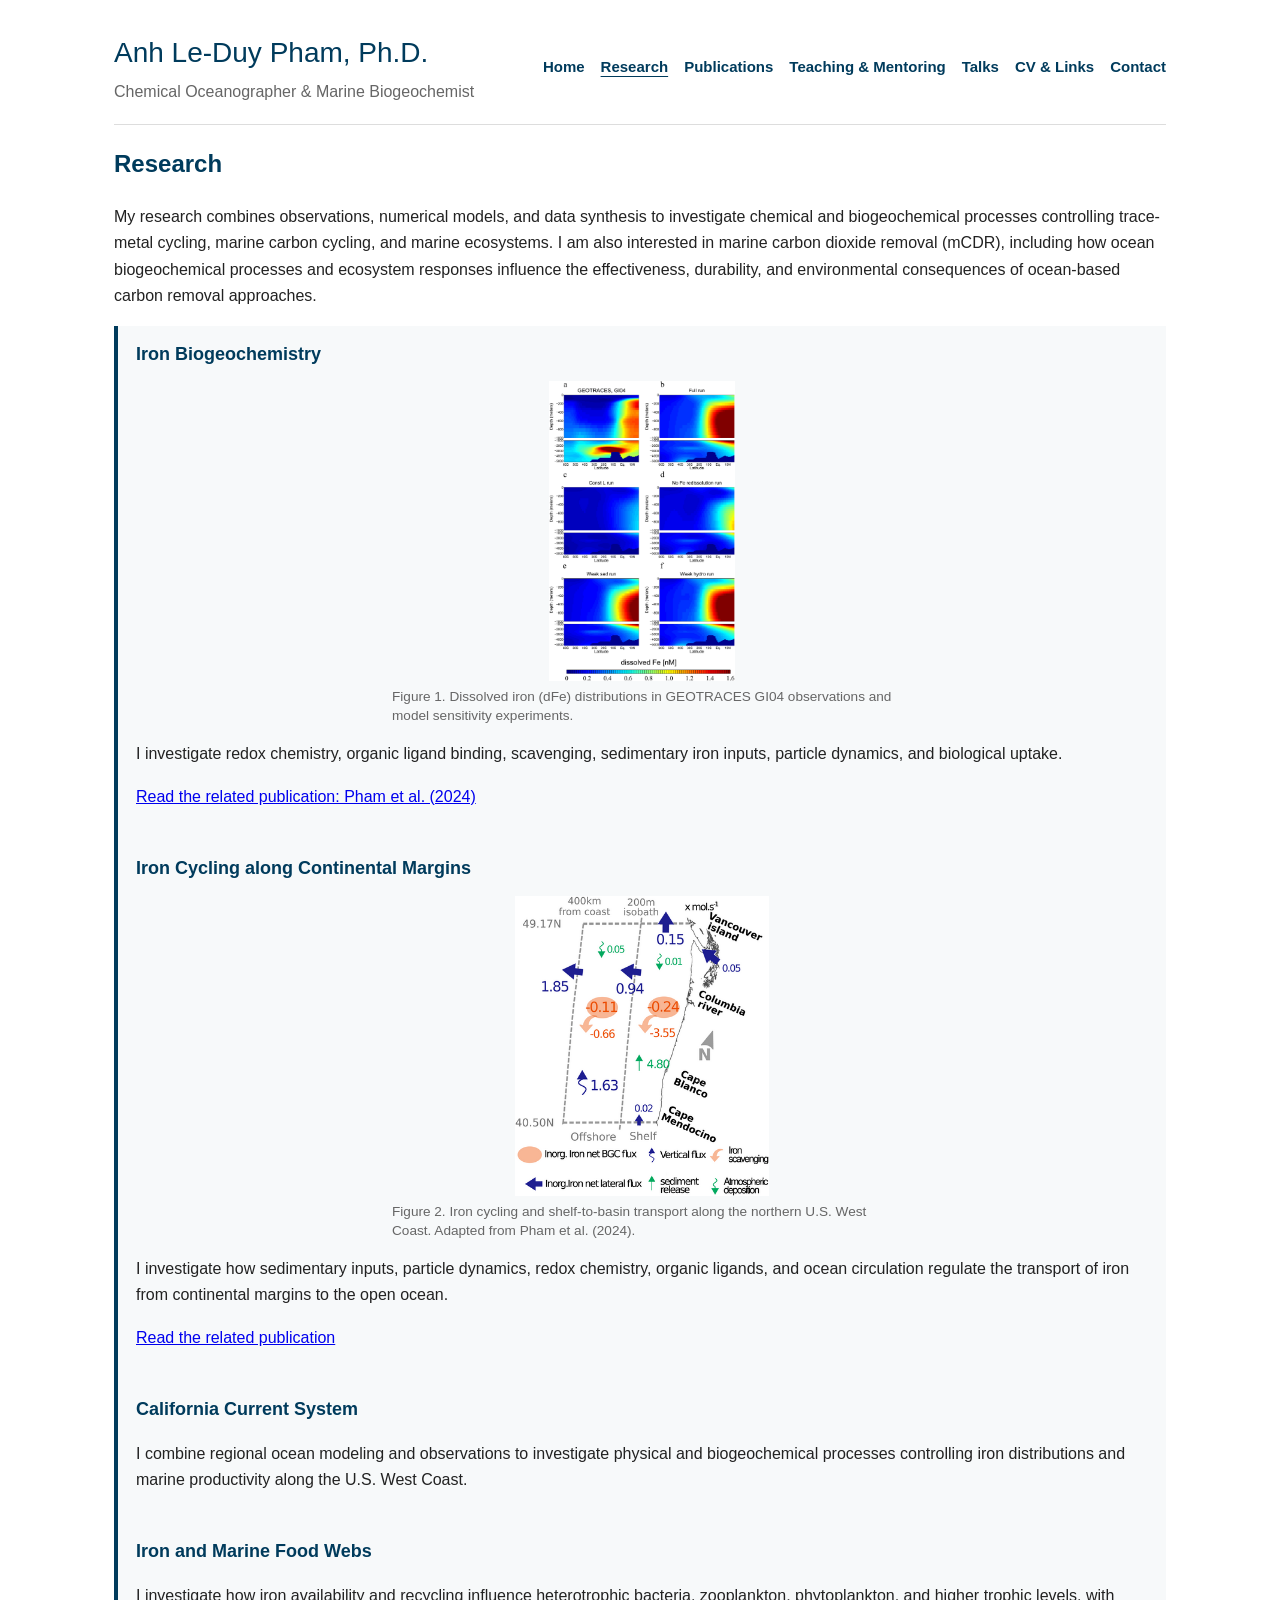
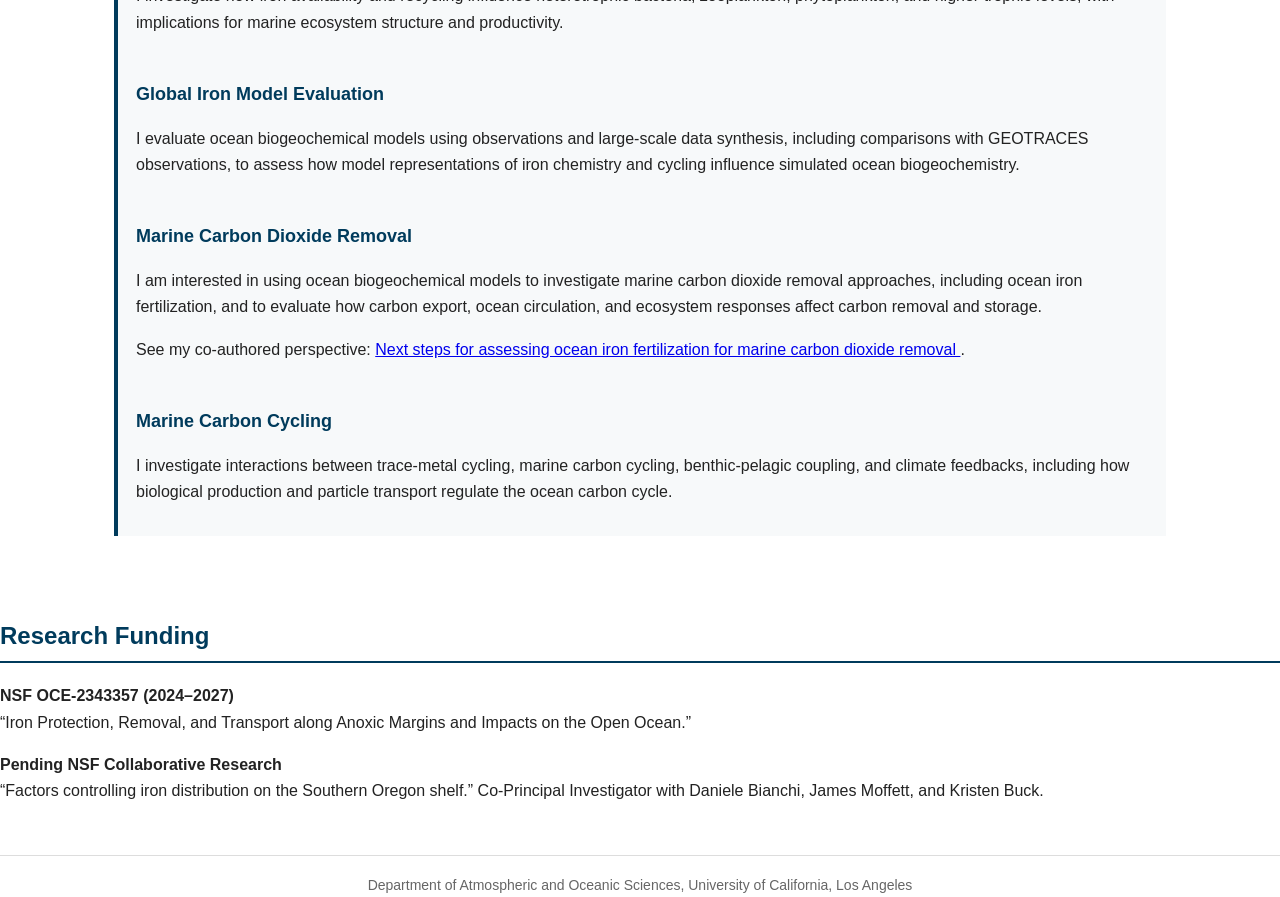
==== research.html @ be1141ab "Update research.html" ====
<!DOCTYPE html>
<html lang="en">
<head>
    <meta charset="UTF-8">
    <meta name="viewport" content="width=device-width, initial-scale=1.0">
    <title>Research | Anh Le-Duy Pham</title>
    <link rel="stylesheet" href="style.css">
</head>
<body>
    <div class="container">
        <header>
            <div class="header-inner">
                <div>
                    <p class="site-title">Anh Le-Duy Pham, Ph.D.</p>
                    <p class="site-subtitle">Chemical Oceanographer &amp; Marine Biogeochemist</p>
                </div>
                <nav>
                    <a href="index.html" class="">Home</a>
                    <a href="research.html" class="active">Research</a>
                    <a href="publications.html" class="">Publications</a>
                    <a href="teaching.html" class="">Teaching &amp; Mentoring</a>
                    <a href="talks.html" class="">Talks</a>
                    <a href="cv.html" class="">CV &amp; Links</a>
                    <a href="contact.html" class="">Contact</a>
                </nav>
            </div>
        </header>

        <section>
            <h1>Research</h1>

            <p>
                My research combines observations, numerical models, and data
                synthesis to investigate chemical and biogeochemical processes
                controlling trace-metal cycling, marine carbon cycling, and
                marine ecosystems. I am also interested in marine carbon
                dioxide removal (mCDR), including how ocean biogeochemical
                processes and ecosystem responses influence the effectiveness,
                durability, and environmental consequences of ocean-based
                carbon removal approaches.
            </p>

        
<div class="research-box">
    <strong>Iron Biogeochemistry</strong>

    <figure class="research-figure">
        <img
            src="images/gbc20762-fig-0004-m.jpg"
            alt="Figure 4. Dissolved iron distributions in the GEOTRACES GI04 observations and model sensitivity experiments, including the full run, constant ligand, no iron redissolution, weak sedimentary iron input, and weak hydrothermal input simulations."
            loading="lazy"
        >
        <figcaption>
            Figure 1. Dissolved iron (dFe) distributions in GEOTRACES
            GI04 observations and model sensitivity experiments.
        </figcaption>
    </figure>

    <p>
        I investigate redox chemistry, organic ligand binding,
        scavenging, sedimentary iron inputs, particle dynamics,
        and biological uptake.
    </p>
    
<p>
    <a href="https://doi.org/10.1029/2023GB008029"
       target="_blank" rel="noopener noreferrer">
        Read the related publication: Pham et al. (2024)
    </a>
</p>
</div>

                <div class="research-box">
                    <strong>Iron Cycling along Continental Margins</strong>

                    <figure class="research-figure">
                        <img
                            src="images/iron-shelf-to-basin-figure2.png"
                            alt="Figure 2 illustrating iron cycling and transport from the continental margin to the open ocean."
                            loading="lazy"
                        >
                        <figcaption>
                            Figure 2. Iron cycling and shelf-to-basin transport
                            along the northern U.S. West Coast. Adapted from
                            Pham et al. (2024).
                        </figcaption>
                    </figure>

                    <p>
                        I investigate how sedimentary inputs, particle dynamics,
                        redox chemistry, organic ligands, and ocean circulation
                        regulate the transport of iron from continental margins
                        to the open ocean.
                    </p>

                    <p>
                        <a href="https://doi.org/10.1029/2023GB008029"
                           target="_blank" rel="noopener noreferrer">
                            Read the related publication
                        </a>
                    </p>
                </div>

                <div class="research-box">
                    <strong>California Current System</strong>
                    <p>
                        I combine regional ocean modeling and observations to
                        investigate physical and biogeochemical processes
                        controlling iron distributions and marine productivity
                        along the U.S. West Coast.
                    </p>
                </div>

                <div class="research-box">
                    <strong>Iron and Marine Food Webs</strong>
                    <p>
                        I investigate how iron availability and recycling
                        influence heterotrophic bacteria, zooplankton,
                        phytoplankton, and higher trophic levels, with
                        implications for marine ecosystem structure and
                        productivity.
                    </p>
                </div>

                <div class="research-box">
                    <strong>Global Iron Model Evaluation</strong>
                    <p>
                        I evaluate ocean biogeochemical models using
                        observations and large-scale data synthesis, including
                        comparisons with GEOTRACES observations, to assess how
                        model representations of iron chemistry and cycling
                        influence simulated ocean biogeochemistry.
                    </p>
                </div>

                <div class="research-box">
                    <strong>Marine Carbon Dioxide Removal</strong>
                    <p>
                        I am interested in using ocean biogeochemical models
                        to investigate marine carbon dioxide removal approaches,
                        including ocean iron fertilization, and to evaluate how
                        carbon export, ocean circulation, and ecosystem
                        responses affect carbon removal and storage.
                    </p>
                    <p>
                        See my co-authored perspective:
                        <a href="https://doi.org/10.3389/fclim.2024.1430957"
                           target="_blank" rel="noopener noreferrer">
                            Next steps for assessing ocean iron fertilization
                            for marine carbon dioxide removal
                        </a>.
                    </p>
                </div>

                <div class="research-box">
                    <strong>Marine Carbon Cycling</strong>
                    <p>
                        I investigate interactions between trace-metal cycling,
                        marine carbon cycling, benthic-pelagic coupling, and
                        climate feedbacks, including how biological production
                        and particle transport regulate the ocean carbon cycle.
                    </p>
                </div>
            </div>

            <h2>Research Funding</h2>

            <p>
                <strong>NSF OCE-2343357 (2024–2027)</strong><br>
                “Iron Protection, Removal, and Transport along Anoxic Margins
                and Impacts on the Open Ocean.”
            </p>

            <p>
                <strong>Pending NSF Collaborative Research</strong><br>
                “Factors controlling iron distribution on the Southern Oregon
                shelf.” Co-Principal Investigator with Daniele Bianchi,
                James Moffett, and Kristen Buck.
            </p>
        </section>

        <div class="footer">
            Department of Atmospheric and Oceanic Sciences,
            University of California, Los Angeles
        </div>
    </div>
</body>
</html>
---- style.css ----
*{box-sizing:border-box}body{font-family:Arial,Helvetica,sans-serif;line-height:1.65;margin:0;color:#222;background:#fff}.container{max-width:1100px;margin:auto;padding:0 24px 40px}header{padding:30px 0 18px;border-bottom:1px solid #ddd}.header-inner{display:flex;align-items:center;justify-content:space-between;gap:25px}.site-title{margin:0;color:#003B5C;font-size:28px}.site-subtitle{margin:3px 0 0;color:#666}nav{display:flex;flex-wrap:wrap;gap:6px 16px;justify-content:flex-end}nav a{color:#003B5C;text-decoration:none;font-weight:600;font-size:15px}nav a:hover,nav a.active{text-decoration:underline;text-underline-offset:4px}.hero{padding:45px 0 25px}.hero-grid{display:grid;grid-template-columns:260px 1fr;gap:45px;align-items:center}.profile-photo{width:100%;max-width:260px;display:block;margin:auto}.hero h1{color:#003B5C;font-size:34px;margin:0 0 8px}.position{color:#555;font-size:17px}.welcome{max-width:850px}h1,h2,h3{color:#003B5C}h2{border-bottom:2px solid #003B5C;padding-bottom:6px;margin-top:40px}.research-grid{display:grid;grid-template-columns:repeat(2,1fr);gap:20px}.research-box{background:#f7f9fa;border-left:4px solid #003B5C;padding:14px 18px}.research-box strong{color:#003B5C;font-size:18px}.publication,.talk{margin-bottom:24px}.links-list p{margin-bottom:20px}.logos{display:flex;justify-content:center;align-items:center;gap:70px;margin:55px 0}.logos img{max-height:120px;max-width:230px;width:auto}.footer{margin-top:50px;padding-top:18px;border-top:1px solid #ddd;color:#666;text-align:center;font-size:14px}@media(max-width:800px){.header-inner{flex-direction:column;align-items:flex-start}nav{justify-content:flex-start}.hero-grid{grid-template-columns:1fr;text-align:center}.welcome{text-align:left;margin:auto}.research-grid{grid-template-columns:1fr}.logos{flex-direction:column;gap:30px}}



/* Research figures */
.research-figure {
    margin: 12px 0;
    text-align: center;
}

.research-figure img {
    display: block;
    width: 100%;
    max-width: 500px;
    max-height: 300px;
    height: auto;
    object-fit: contain;
    margin: 0 auto;
    border-radius: 4px;
}

.research-figure figcaption {
    max-width: 500px;
    margin: 6px auto 0;
    font-size: 0.85rem;
    line-height: 1.4;
    color: #666;
    text-align: left;
}

@media (max-width: 800px) {
    .research-figure img {
        max-height: 240px;
    }
}
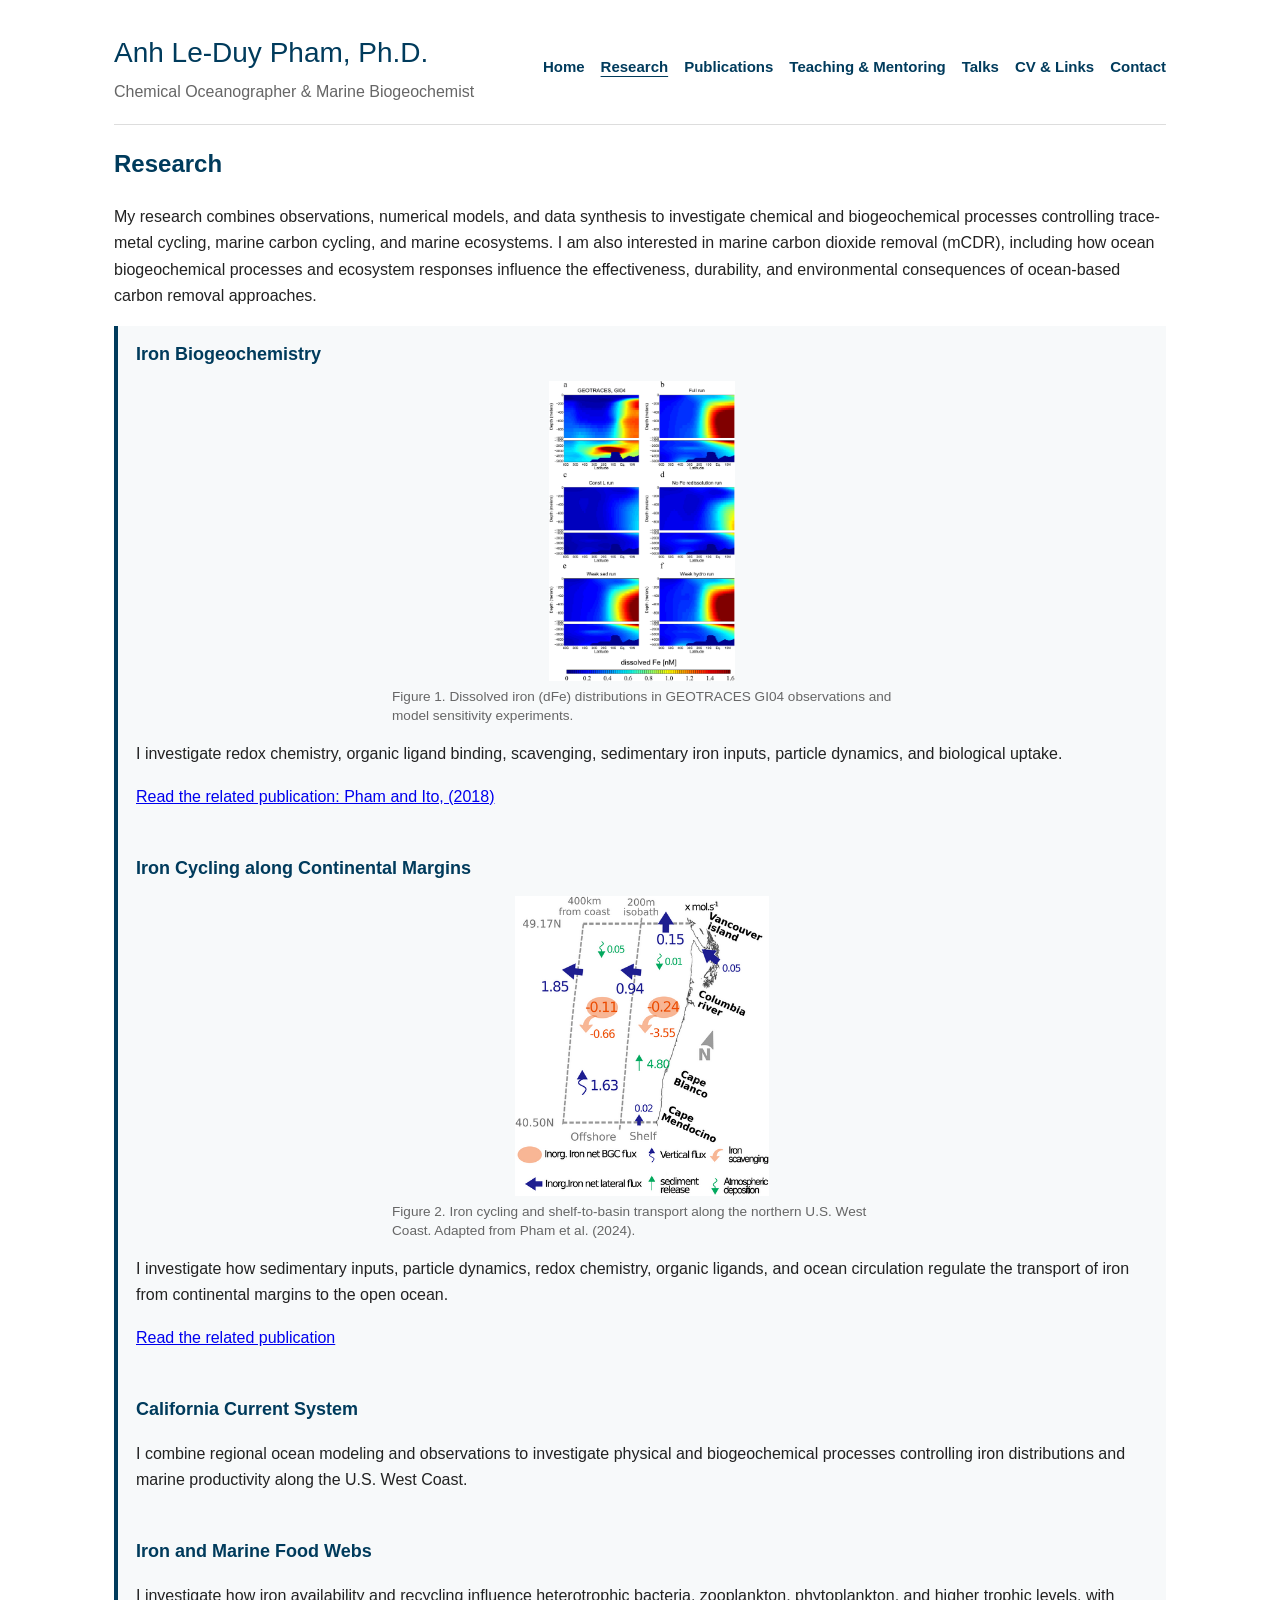
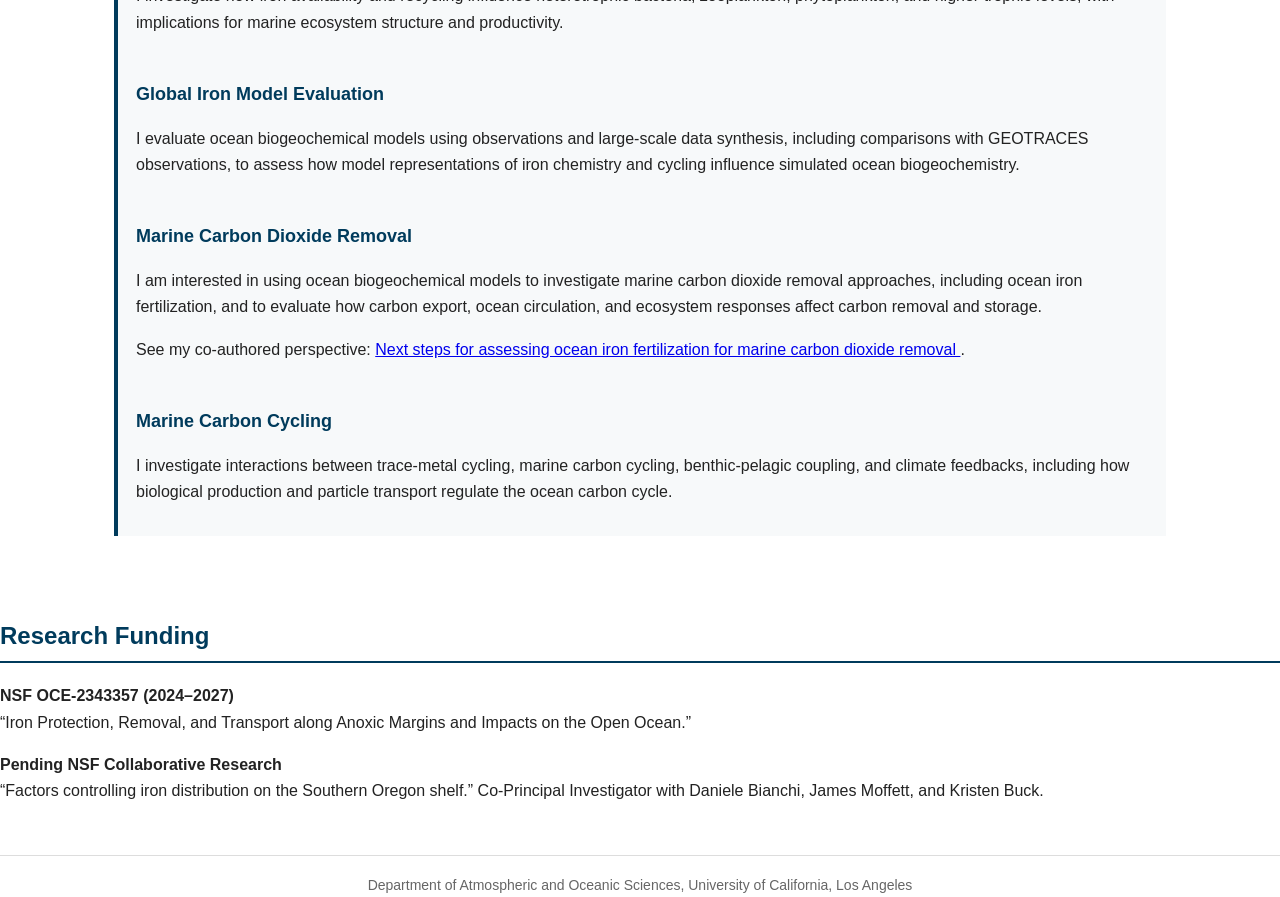
==== commit 73855b31: "Update research.html" ====
--- a/research.html
+++ b/research.html
@@ -64,9 +64,9 @@
     </p>
     
 <p>
-    <a href="https://doi.org/10.1029/2023GB008029"
+    <a href="https://doi.org/10.1029/2017GB005852"
        target="_blank" rel="noopener noreferrer">
-        Read the related publication: Pham et al. (2024)
+        Read the related publication: Pham and Ito, (2018)
     </a>
 </p>
 </div>
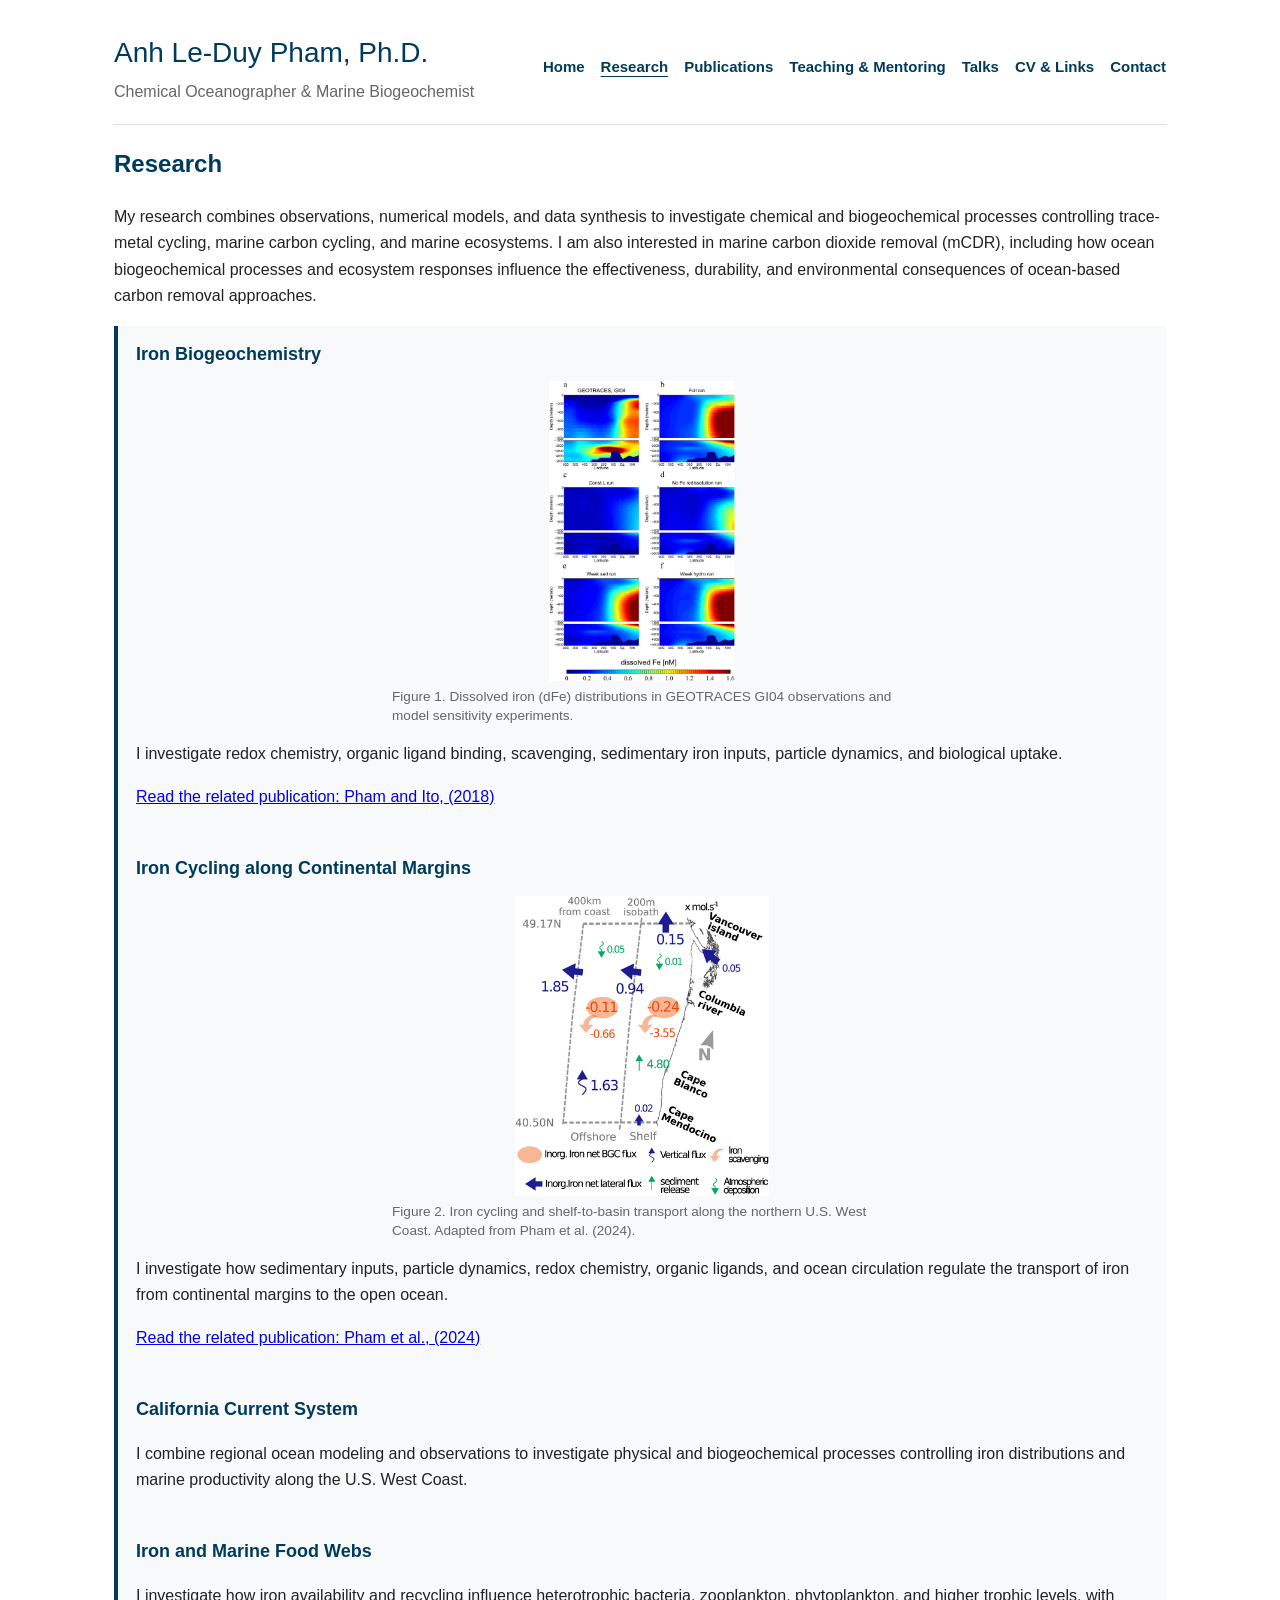
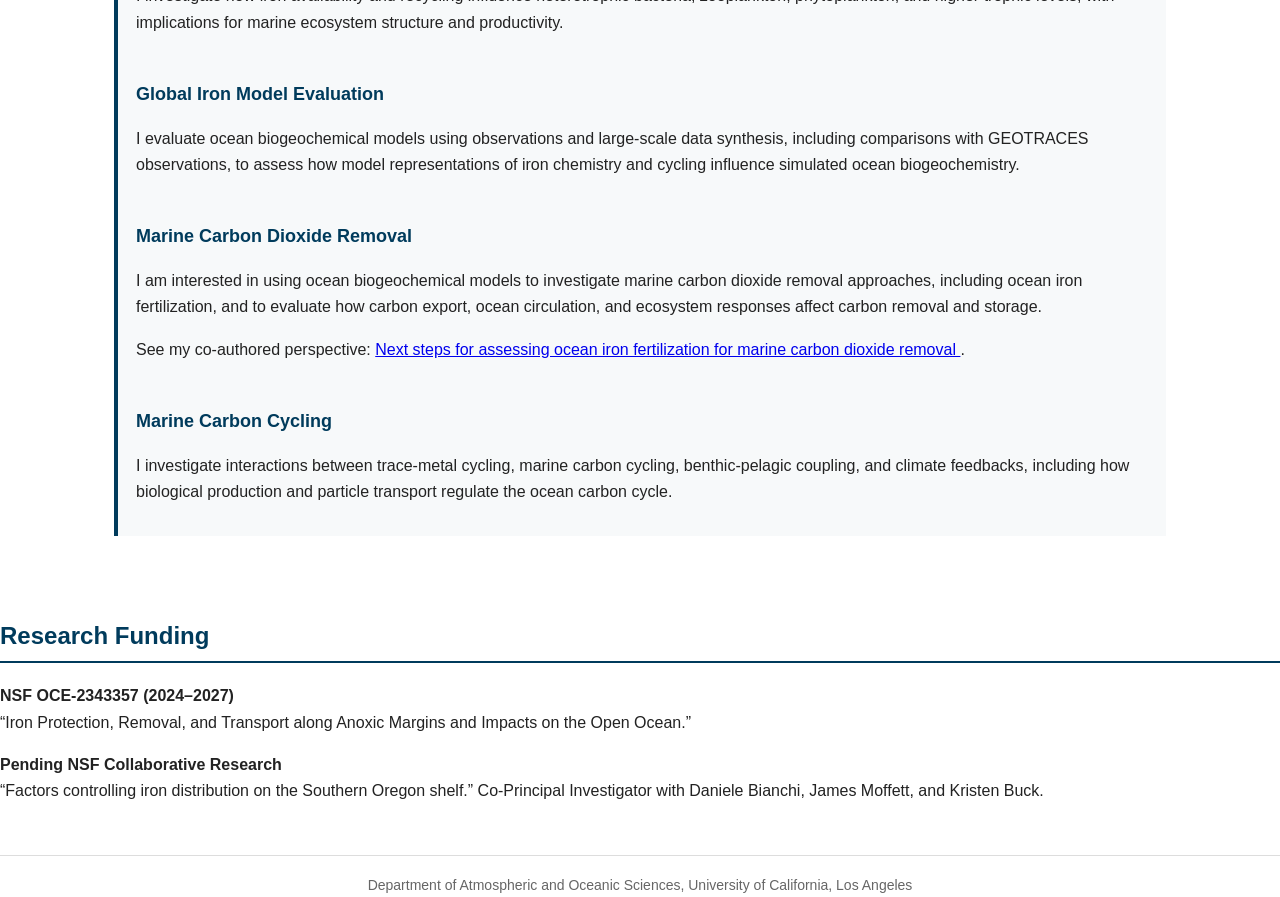
==== commit 2df08d86: "Update research.html" ====
--- a/research.html
+++ b/research.html
@@ -97,7 +97,7 @@
                     <p>
                         <a href="https://doi.org/10.1029/2023GB008029"
                            target="_blank" rel="noopener noreferrer">
-                            Read the related publication
+                            Read the related publication: Pham et al., (2024)
                         </a>
                     </p>
                 </div>
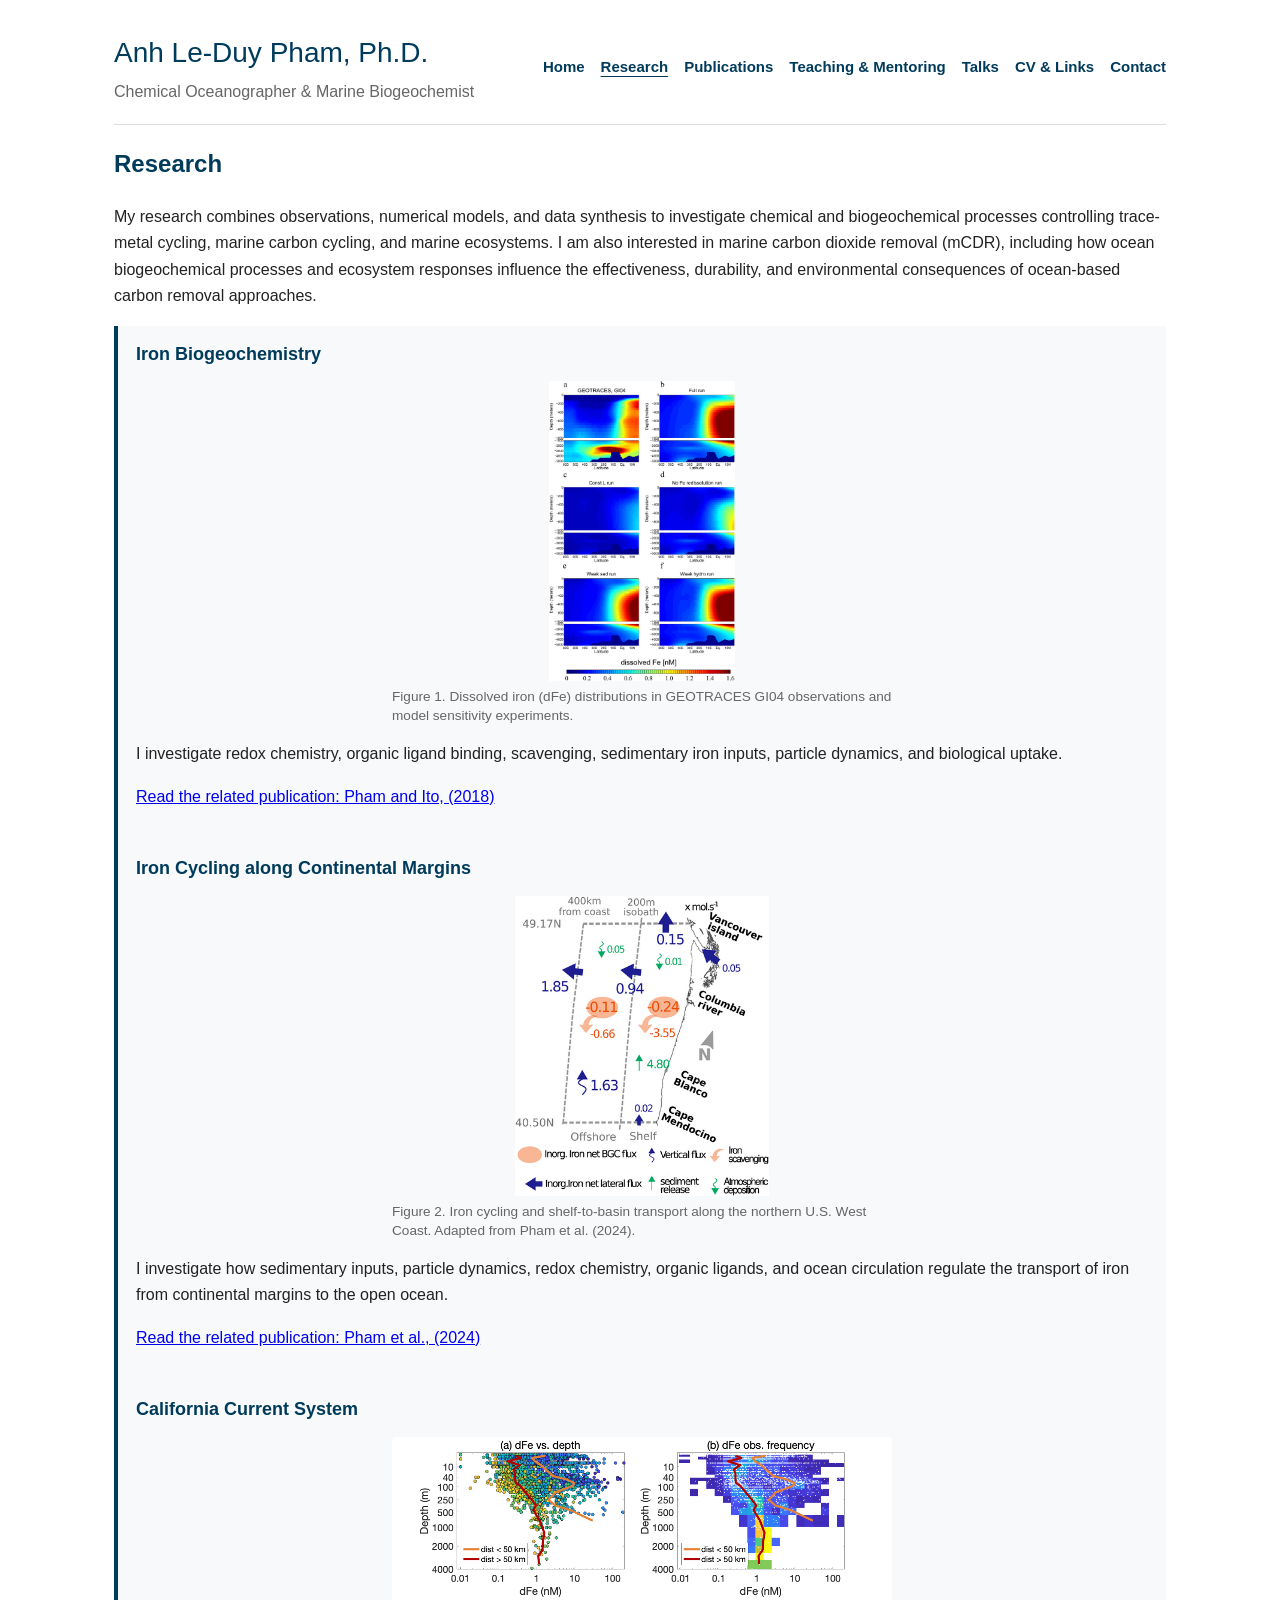
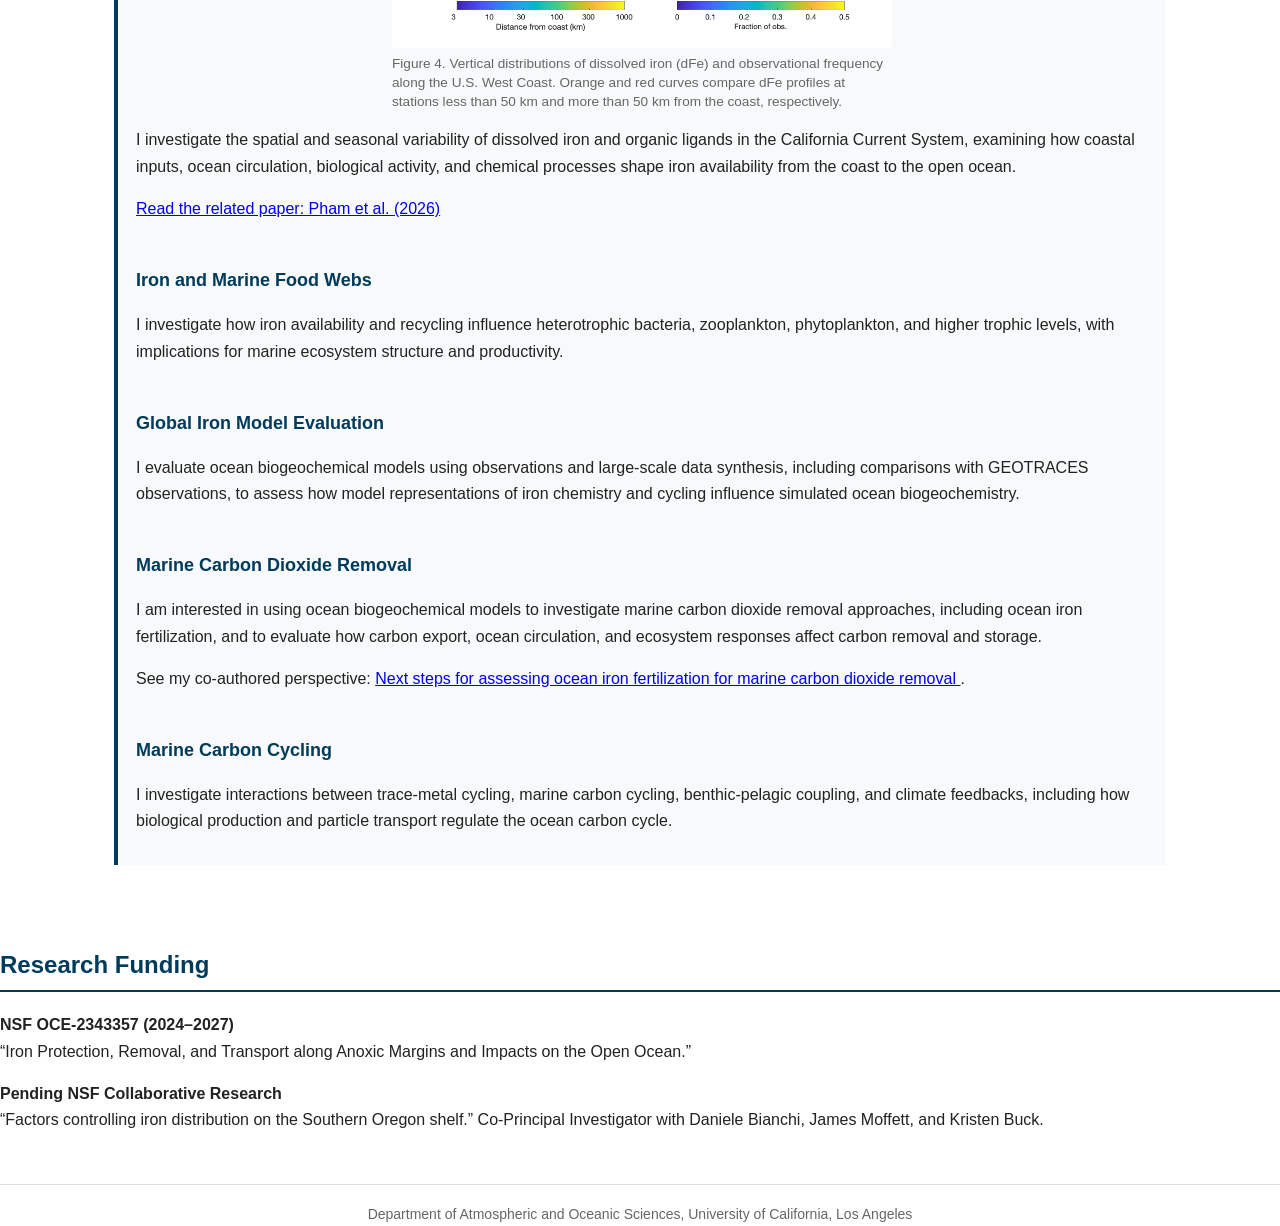
==== commit dcf8e7c6: "Update research.html" ====
--- a/research.html
+++ b/research.html
@@ -102,15 +102,40 @@
                     </p>
                 </div>
 
-                <div class="research-box">
-                    <strong>California Current System</strong>
-                    <p>
-                        I combine regional ocean modeling and observations to
-                        investigate physical and biogeochemical processes
-                        controlling iron distributions and marine productivity
-                        along the U.S. West Coast.
-                    </p>
-                </div>
+             
+<div class="research-box">
+    <strong>California Current System</strong>
+
+    <figure class="research-figure">
+        <img
+            src="images/comp_profile_Fe_combined_April.png"
+            alt="Figure 4 showing dissolved iron concentrations versus depth and the frequency of observations across the California Current System, comparing locations less than 50 km and more than 50 km from the coast."
+            loading="lazy"
+        >
+        <figcaption>
+            Figure 4. Vertical distributions of dissolved iron (dFe)
+            and observational frequency along the U.S. West Coast.
+            Orange and red curves compare dFe profiles at stations
+            less than 50 km and more than 50 km from the coast,
+            respectively.
+        </figcaption>
+    </figure>
+
+    <p>
+        I investigate the spatial and seasonal variability of
+        dissolved iron and organic ligands in the California
+        Current System, examining how coastal inputs, ocean
+        circulation, biological activity, and chemical processes
+        shape iron availability from the coast to the open ocean.
+    </p>
+
+    <p>
+        <a href="https://doi.org/10.5194/egusphere-2026-4502"
+           target="_blank" rel="noopener noreferrer">
+            Read the related paper: Pham et al. (2026)
+        </a>
+    </p>
+</div>
 
                 <div class="research-box">
                     <strong>Iron and Marine Food Webs</strong>
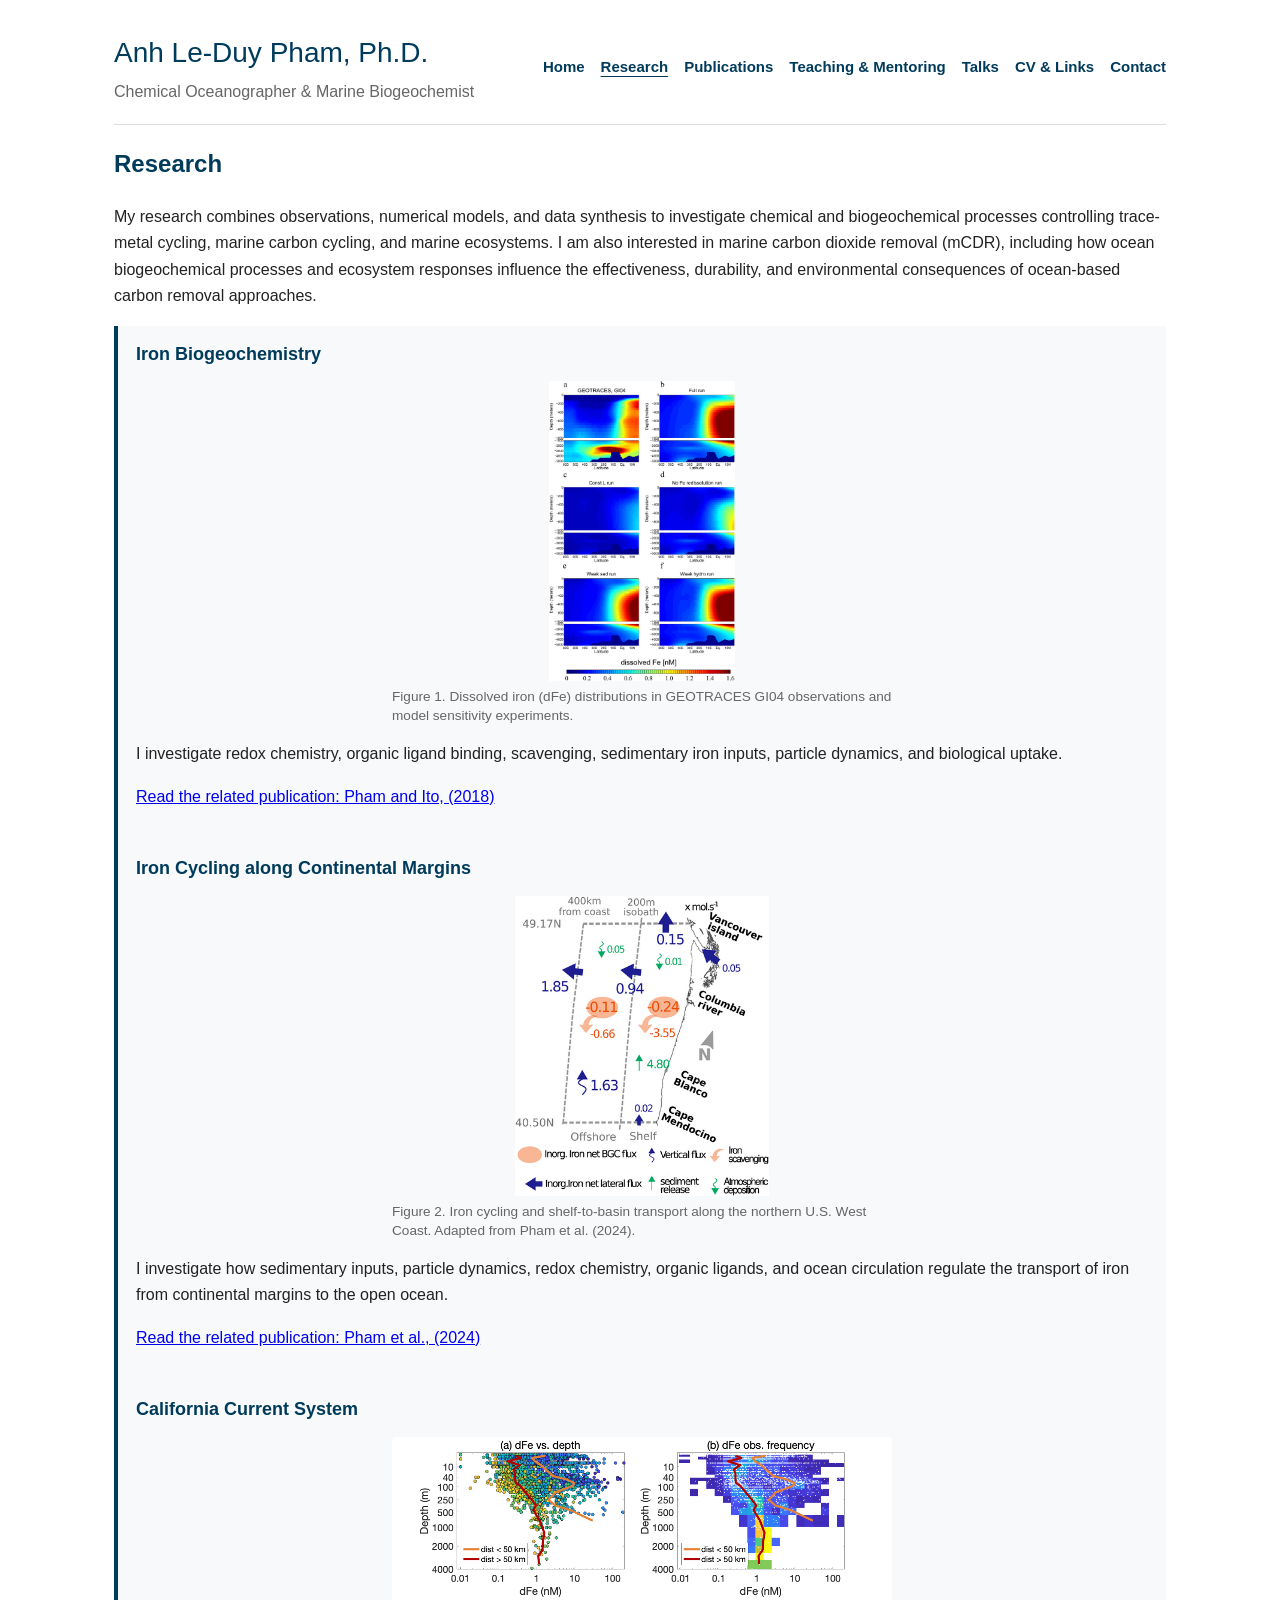
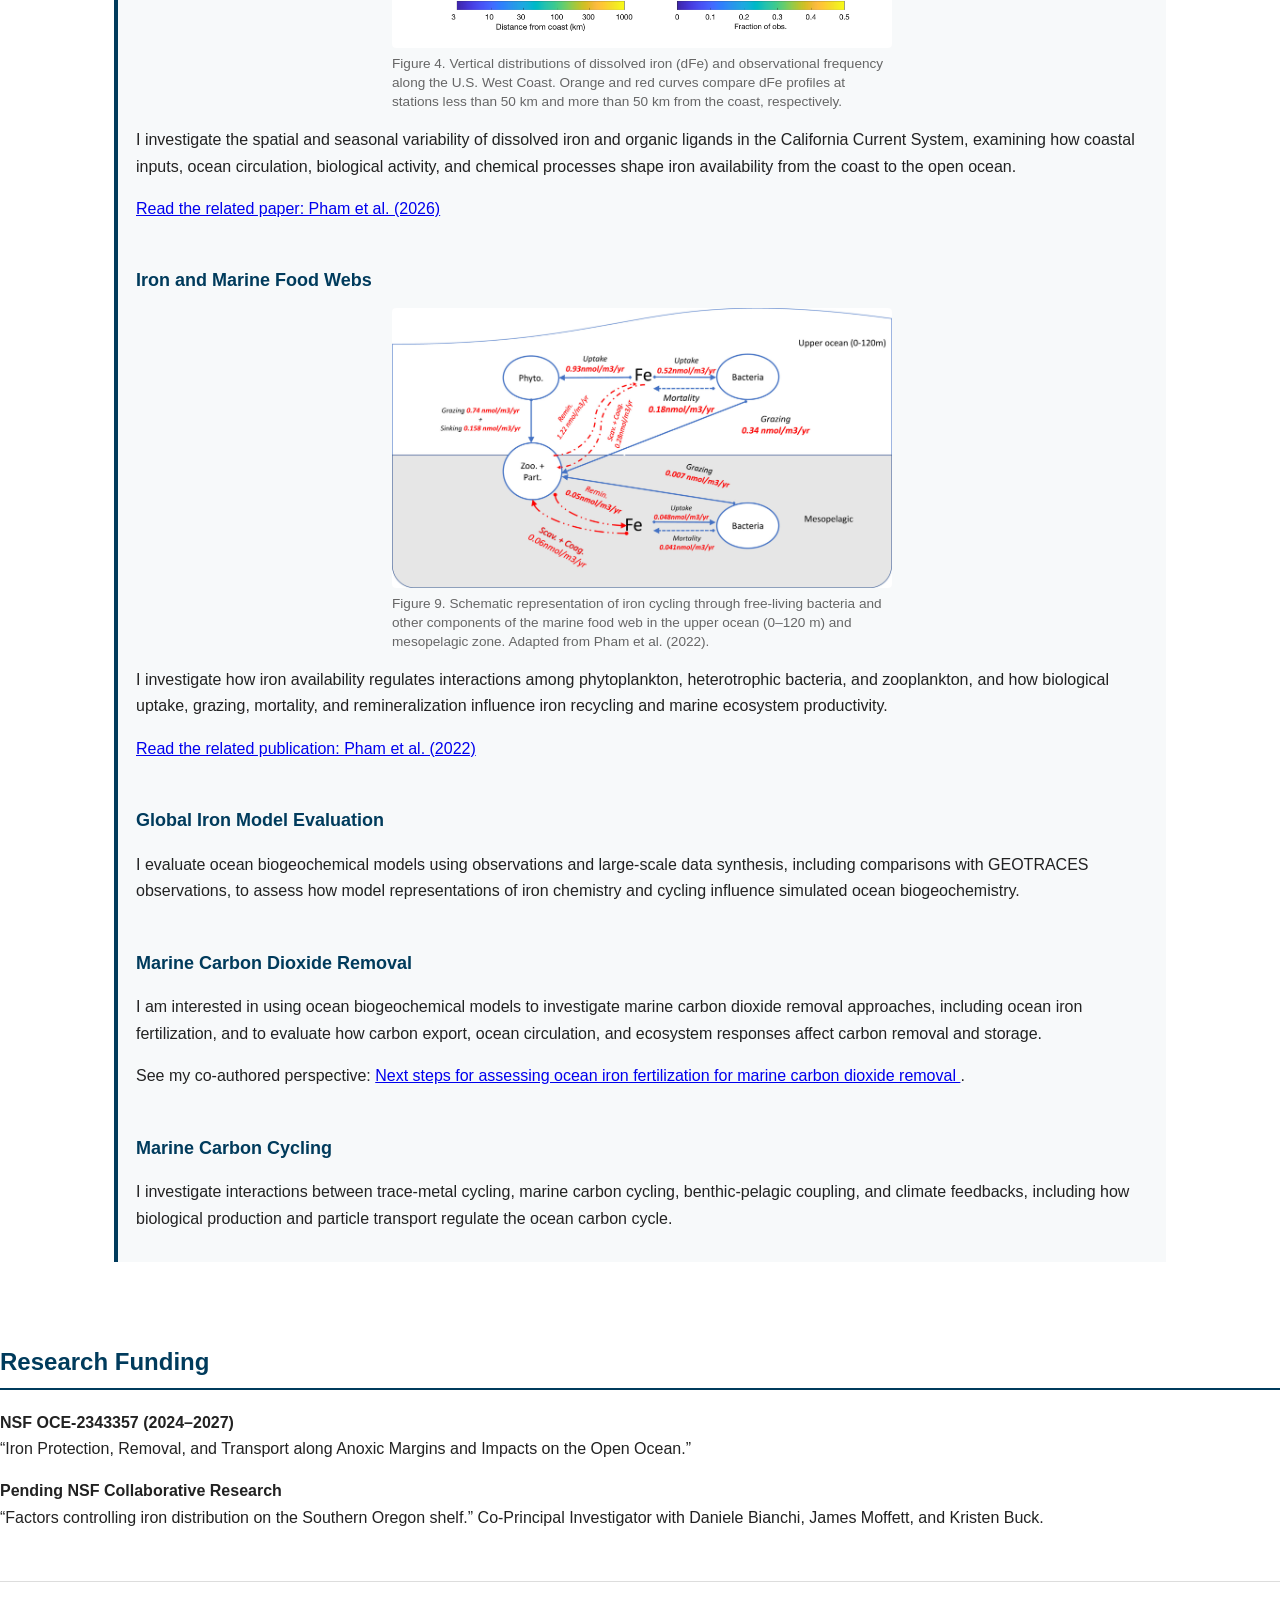
==== commit 9af3c022: "Update research.html" ====
--- a/research.html
+++ b/research.html
@@ -137,16 +137,40 @@
     </p>
 </div>
 
-                <div class="research-box">
-                    <strong>Iron and Marine Food Webs</strong>
-                    <p>
-                        I investigate how iron availability and recycling
-                        influence heterotrophic bacteria, zooplankton,
-                        phytoplankton, and higher trophic levels, with
-                        implications for marine ecosystem structure and
-                        productivity.
-                    </p>
-                </div>
+             
+<div class="research-box">
+    <strong>Iron and Marine Food Webs</strong>
+
+    <figure class="research-figure">
+        <img
+            src="images/gbc21264-fig-0009-m.jpg"
+            alt="Figure 9. Schematic of iron cycling through phytoplankton, free-living bacteria, zooplankton, and particles in the upper ocean and mesopelagic zone, showing iron uptake, mortality, remineralization, grazing, sinking, scavenging, and colloidal pumping."
+            loading="lazy"
+        >
+        <figcaption>
+            Figure 9. Schematic representation of iron cycling
+            through free-living bacteria and other components of
+            the marine food web in the upper ocean (0–120 m) and
+            mesopelagic zone. Adapted from Pham et al. (2022).
+        </figcaption>
+    </figure>
+
+    <p>
+        I investigate how iron availability regulates interactions
+        among phytoplankton, heterotrophic bacteria, and zooplankton,
+        and how biological uptake, grazing, mortality, and
+        remineralization influence iron recycling and marine
+        ecosystem productivity.
+    </p>
+
+    <p>
+        <a href="https://doi.org/10.1029/2021GB007194"
+           target="_blank" rel="noopener noreferrer">
+            Read the related publication: Pham et al. (2022)
+        </a>
+    </p>
+</div>
+
 
                 <div class="research-box">
                     <strong>Global Iron Model Evaluation</strong>
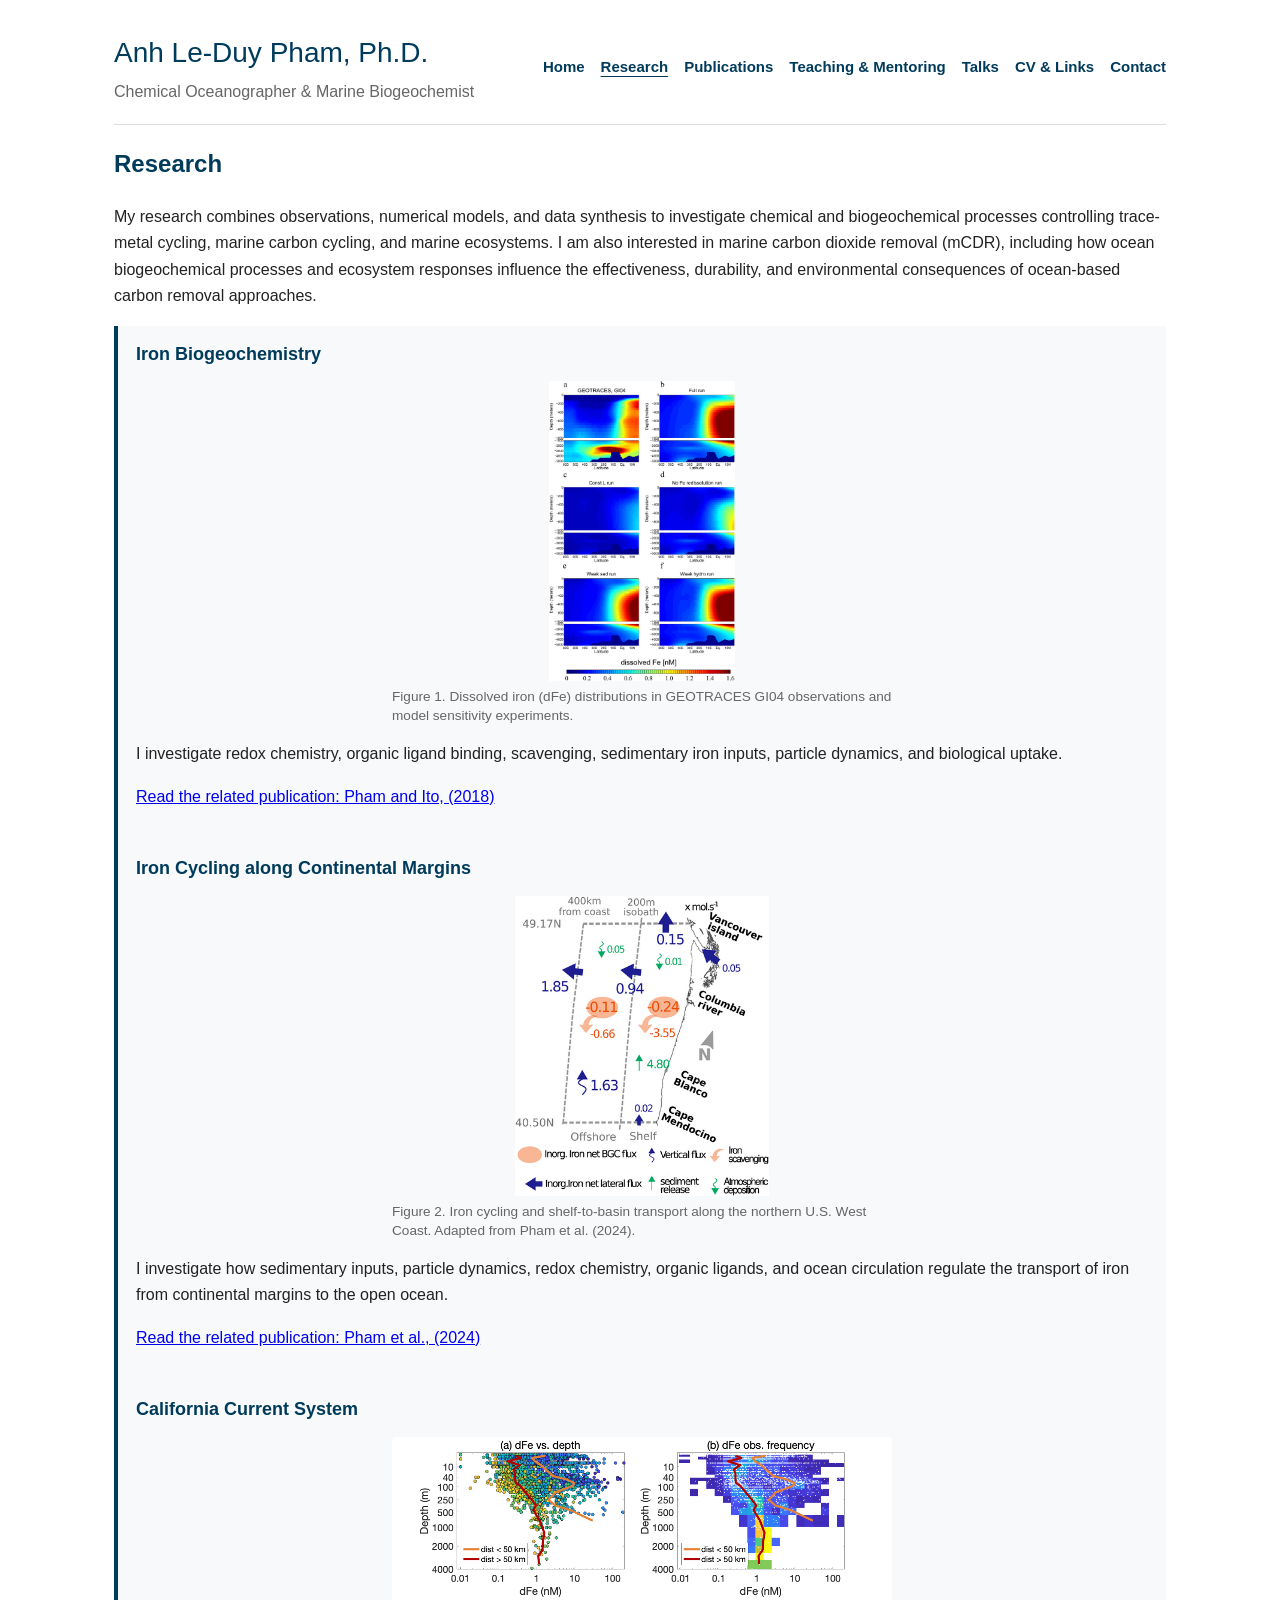
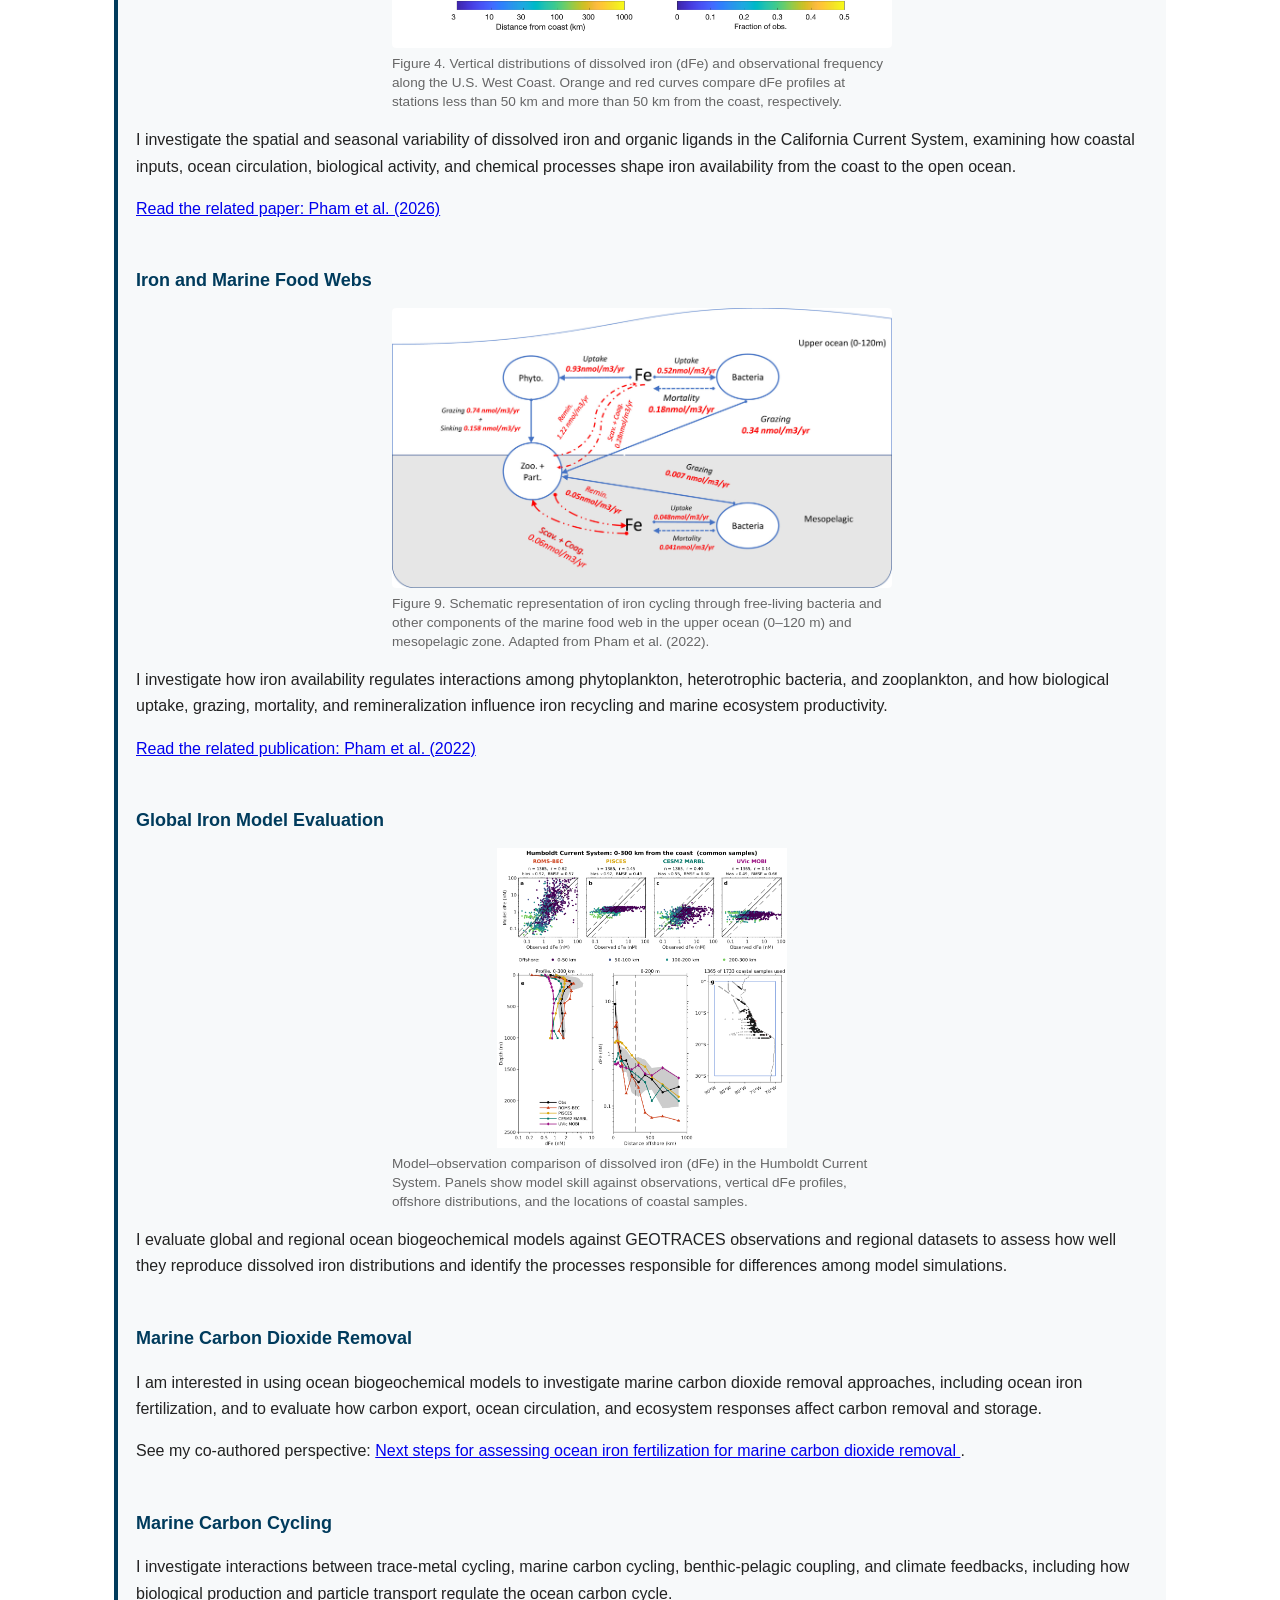
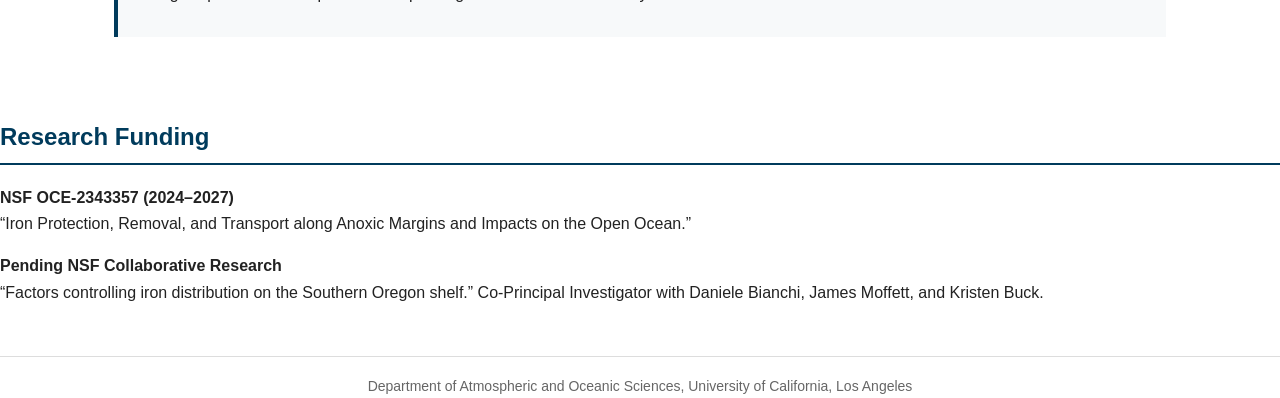
==== commit efb90833: "Update research.html" ====
--- a/research.html
+++ b/research.html
@@ -172,16 +172,33 @@
 </div>
 
 
-                <div class="research-box">
-                    <strong>Global Iron Model Evaluation</strong>
-                    <p>
-                        I evaluate ocean biogeochemical models using
-                        observations and large-scale data synthesis, including
-                        comparisons with GEOTRACES observations, to assess how
-                        model representations of iron chemistry and cycling
-                        influence simulated ocean biogeochemistry.
-                    </p>
-                </div>
+              
+<div class="research-box">
+    <strong>Global Iron Model Evaluation</strong>
+
+    <figure class="research-figure">
+        <img
+            src="images/coloc_ROMS_EBUS_Humboldt.png"
+            alt="Comparison of dissolved iron observations with ROMS-BEC, PISCES, CESM2 MARBL, and UVic MOBI in the Humboldt Current System, including model-observation scatter plots, vertical profiles, offshore distributions, and sampling locations."
+            loading="lazy"
+        >
+        <figcaption>
+            Model–observation comparison of dissolved iron (dFe)
+            in the Humboldt Current System. Panels show model skill
+            against observations, vertical dFe profiles, offshore
+            distributions, and the locations of coastal samples.
+        </figcaption>
+    </figure>
+
+    <p>
+        I evaluate global and regional ocean biogeochemical models
+        against GEOTRACES observations and regional datasets to
+        assess how well they reproduce dissolved iron distributions
+        and identify the processes responsible for differences
+        among model simulations.
+    </p>
+</div>
+
 
                 <div class="research-box">
                     <strong>Marine Carbon Dioxide Removal</strong>
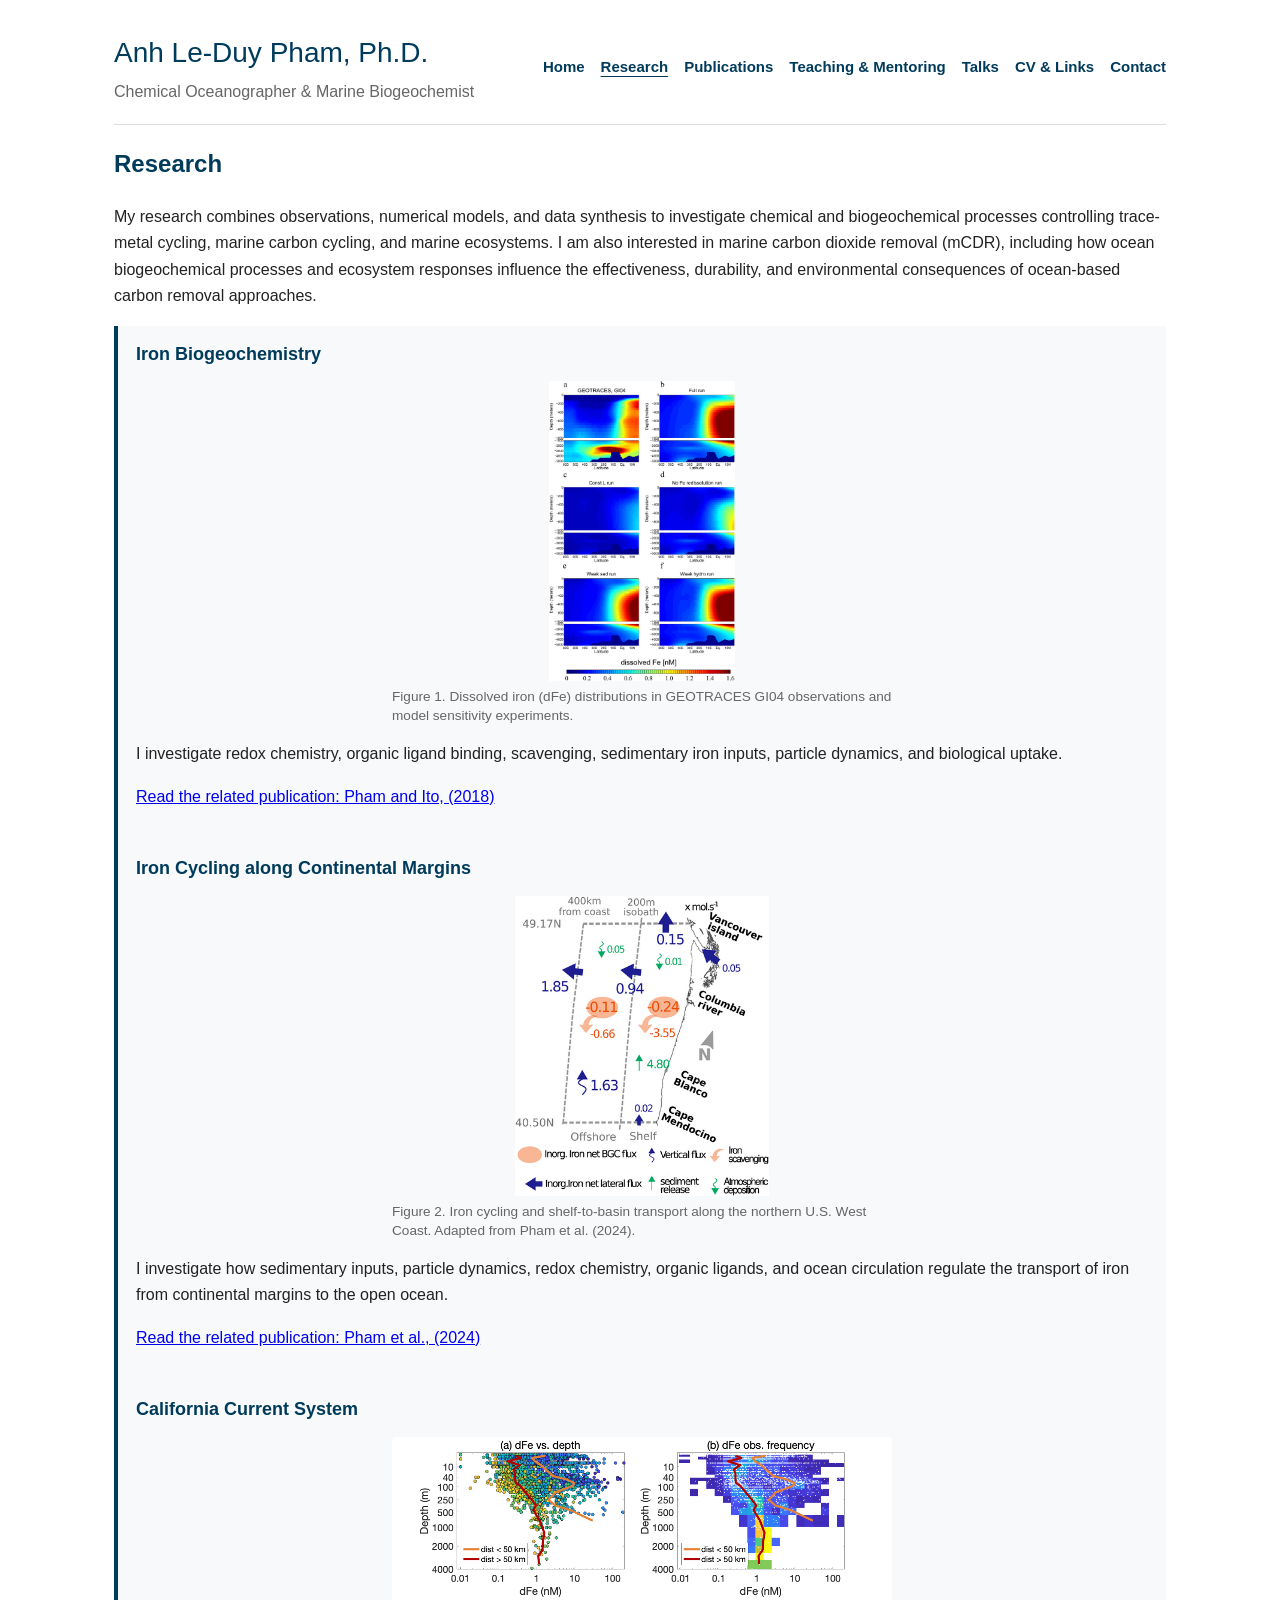
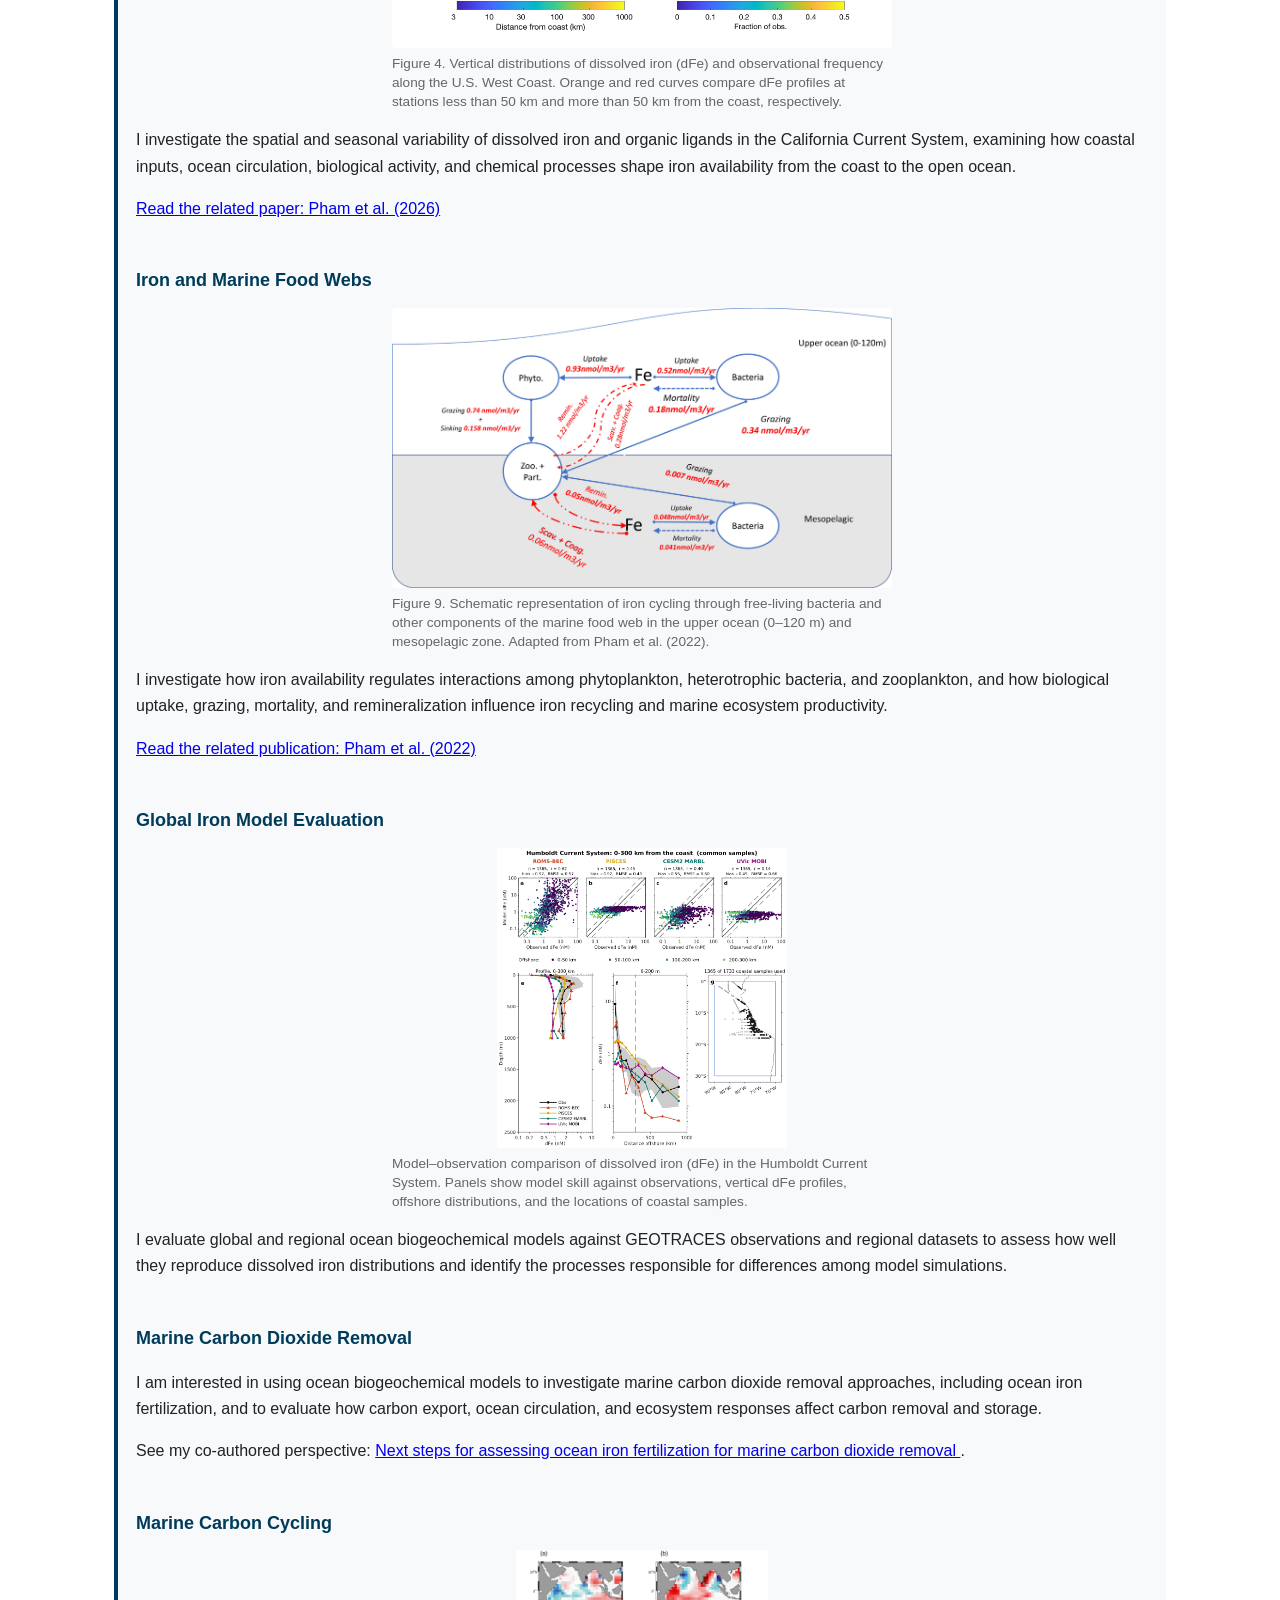
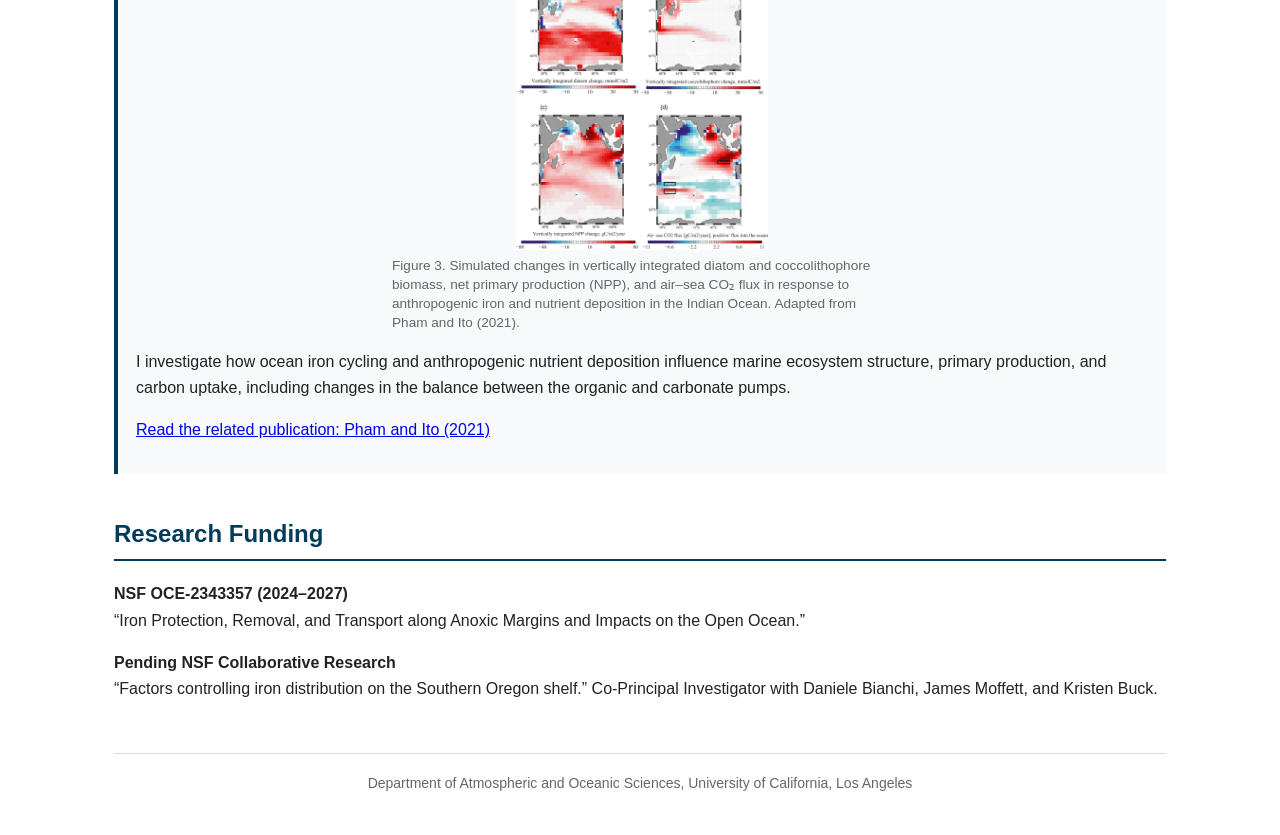
==== commit 1f23199f: "Update research.html" ====
--- a/research.html
+++ b/research.html
@@ -219,16 +219,39 @@
                     </p>
                 </div>
 
-                <div class="research-box">
-                    <strong>Marine Carbon Cycling</strong>
-                    <p>
-                        I investigate interactions between trace-metal cycling,
-                        marine carbon cycling, benthic-pelagic coupling, and
-                        climate feedbacks, including how biological production
-                        and particle transport regulate the ocean carbon cycle.
-                    </p>
-                </div>
-            </div>
+<div class="research-box">
+    <strong>Marine Carbon Cycling</strong>
+
+    <figure class="research-figure">
+        <img
+            src="images/jgrc24385-fig-0003-m.jpg"
+            alt="Figure 3 showing modeled changes in vertically integrated diatom and coccolithophore biomass, net primary production, and air-sea carbon dioxide flux in the Indian Ocean under anthropogenic nutrient deposition."
+            loading="lazy"
+        >
+        <figcaption>
+            Figure 3. Simulated changes in vertically integrated
+            diatom and coccolithophore biomass, net primary
+            production (NPP), and air–sea CO₂ flux in response
+            to anthropogenic iron and nutrient deposition in
+            the Indian Ocean. Adapted from Pham and Ito (2021).
+        </figcaption>
+    </figure>
+
+    <p>
+        I investigate how ocean iron cycling and anthropogenic
+        nutrient deposition influence marine ecosystem structure,
+        primary production, and carbon uptake, including changes
+        in the balance between the organic and carbonate pumps.
+    </p>
+
+    <p>
+        <a href="https://doi.org/10.1029/2020JC016475"
+           target="_blank" rel="noopener noreferrer">
+            Read the related publication: Pham and Ito (2021)
+        </a>
+    </p>
+</div>
+
 
             <h2>Research Funding</h2>
 
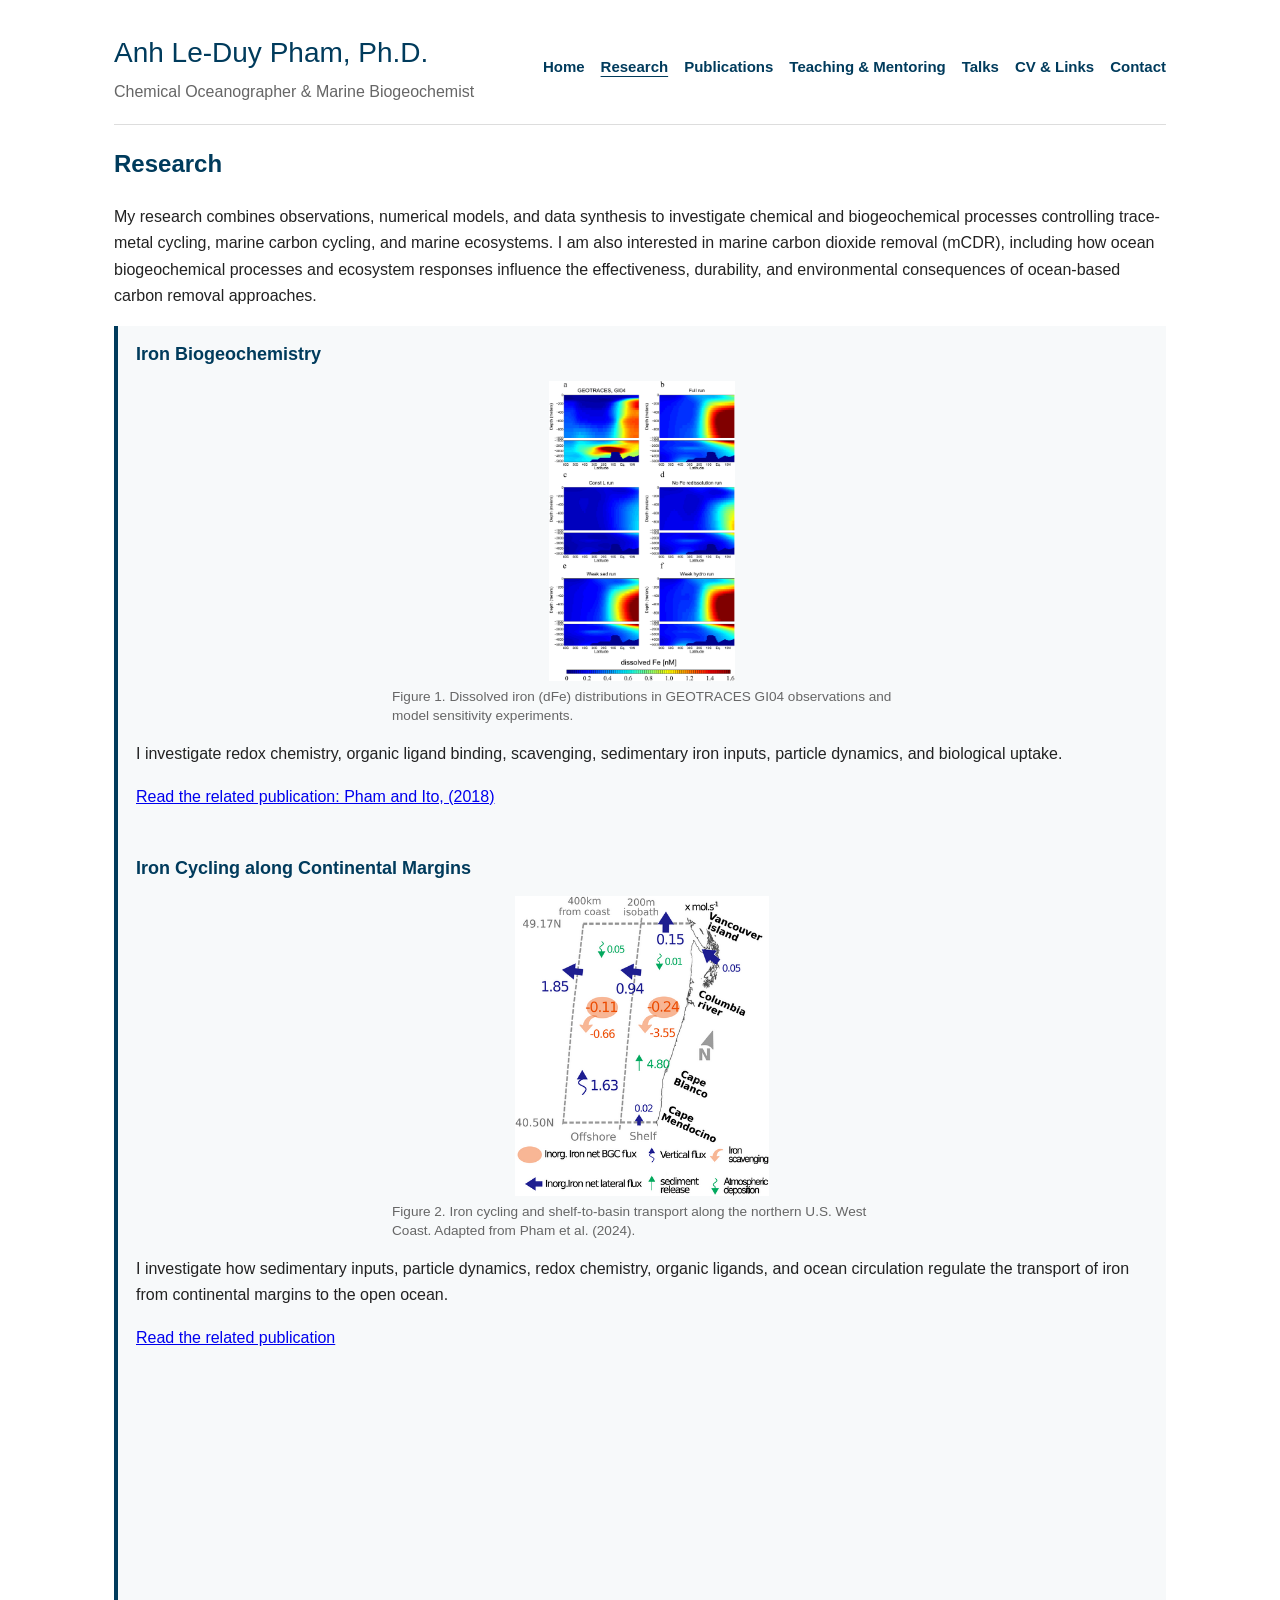
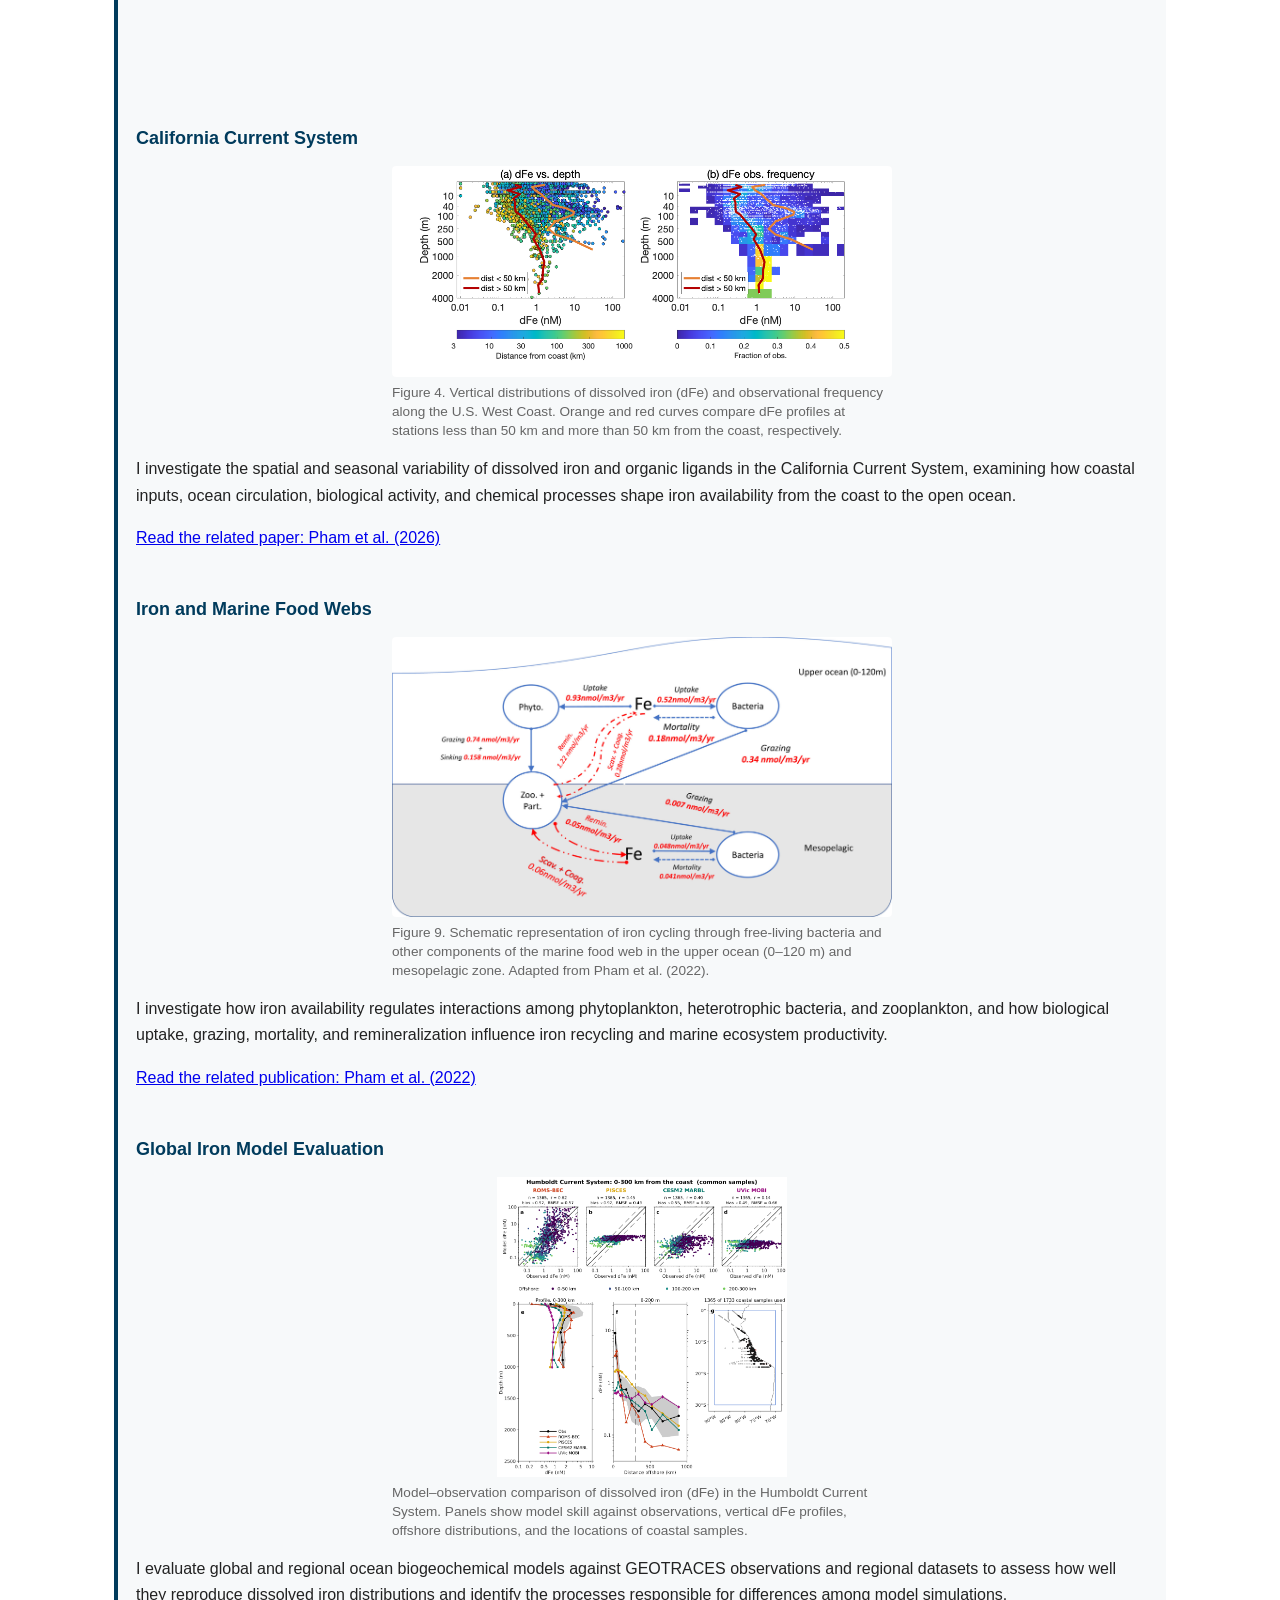
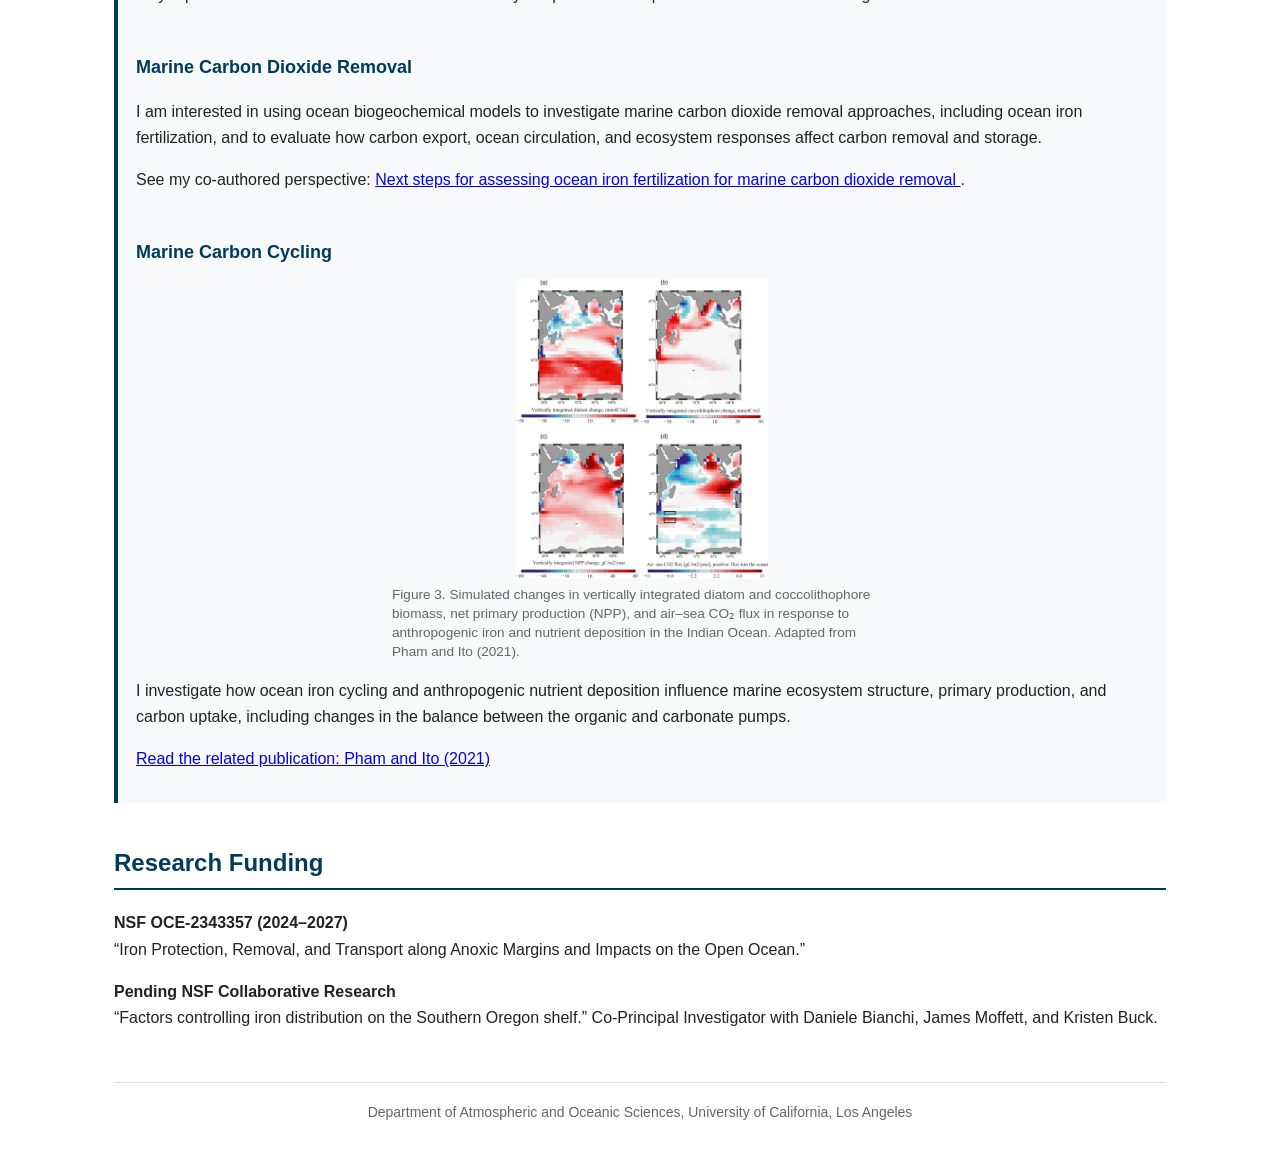
==== commit 4aafbed7: "Update research.html" ====
--- a/research.html
+++ b/research.html
@@ -71,36 +71,49 @@
 </p>
 </div>
 
-                <div class="research-box">
-                    <strong>Iron Cycling along Continental Margins</strong>
-
-                    <figure class="research-figure">
-                        <img
-                            src="images/iron-shelf-to-basin-figure2.png"
-                            alt="Figure 2 illustrating iron cycling and transport from the continental margin to the open ocean."
-                            loading="lazy"
-                        >
-                        <figcaption>
-                            Figure 2. Iron cycling and shelf-to-basin transport
-                            along the northern U.S. West Coast. Adapted from
-                            Pham et al. (2024).
-                        </figcaption>
-                    </figure>
-
-                    <p>
-                        I investigate how sedimentary inputs, particle dynamics,
-                        redox chemistry, organic ligands, and ocean circulation
-                        regulate the transport of iron from continental margins
-                        to the open ocean.
-                    </p>
-
-                    <p>
-                        <a href="https://doi.org/10.1029/2023GB008029"
-                           target="_blank" rel="noopener noreferrer">
-                            Read the related publication: Pham et al., (2024)
-                        </a>
-                    </p>
-                </div>
+              <div class="research-box">
+    <strong>Iron Cycling along Continental Margins</strong>
+
+    <figure class="research-figure">
+        <img
+            src="images/iron-shelf-to-basin-figure2.png"
+            alt="Figure 2 illustrating iron cycling and transport from the continental margin to the open ocean."
+            loading="lazy"
+        >
+        <figcaption>
+            Figure 2. Iron cycling and shelf-to-basin transport
+            along the northern U.S. West Coast. Adapted from
+            Pham et al. (2024).
+        </figcaption>
+    </figure>
+
+    <p>
+        I investigate how sedimentary inputs, particle dynamics,
+        redox chemistry, organic ligands, and ocean circulation
+        regulate the transport of iron from continental margins
+        to the open ocean.
+    </p>
+
+    <p>
+        <a href="https://doi.org/10.1029/2023GB008029"
+           target="_blank" rel="noopener noreferrer">
+            Read the related publication
+        </a>
+    </p>
+
+    <!-- Embedded video: Iron Cycling along Continental Margins -->
+    <div class="research-video">
+        <iframe
+            src="https://www.youtube-nocookie.com/embed/1mLIRnFHIV0"
+            title="Iron Cycling along Continental Margins"
+            loading="lazy"
+            referrerpolicy="strict-origin-when-cross-origin"
+            allow="accelerometer; autoplay; clipboard-write; encrypted-media; gyroscope; picture-in-picture; web-share"
+            allowfullscreen>
+        </iframe>
+    </div>
+
+</div>
 
              
 <div class="research-box">
--- a/style.css
+++ b/style.css
@@ -34,3 +34,22 @@
         max-height: 240px;
     }
 }
+
+
+/* Responsive research video */
+.research-video {
+    position: relative;
+    width: 100%;
+    max-width: 560px;
+    aspect-ratio: 16 / 9;
+    margin: 14px auto;
+}
+
+.research-video iframe {
+    position: absolute;
+    inset: 0;
+    width: 100%;
+    height: 100%;
+    border: 0;
+    border-radius: 4px;
+}
